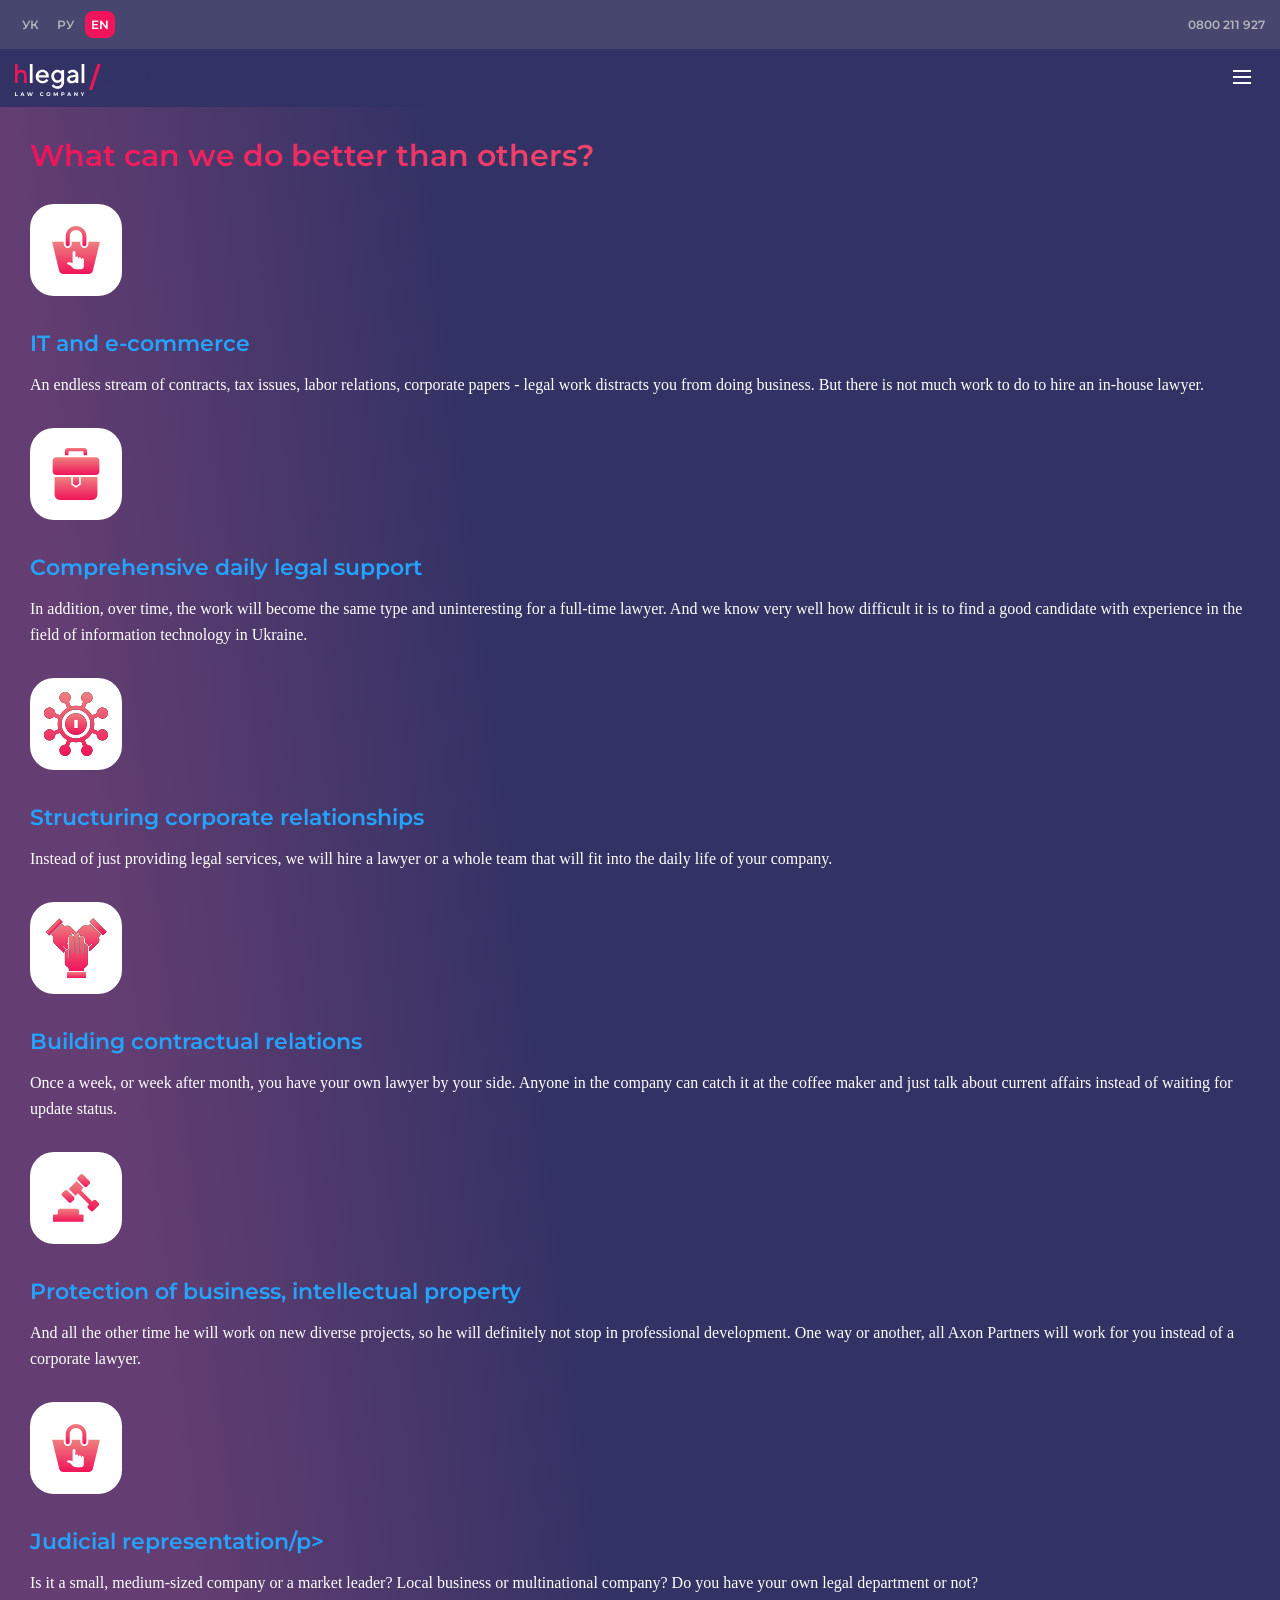
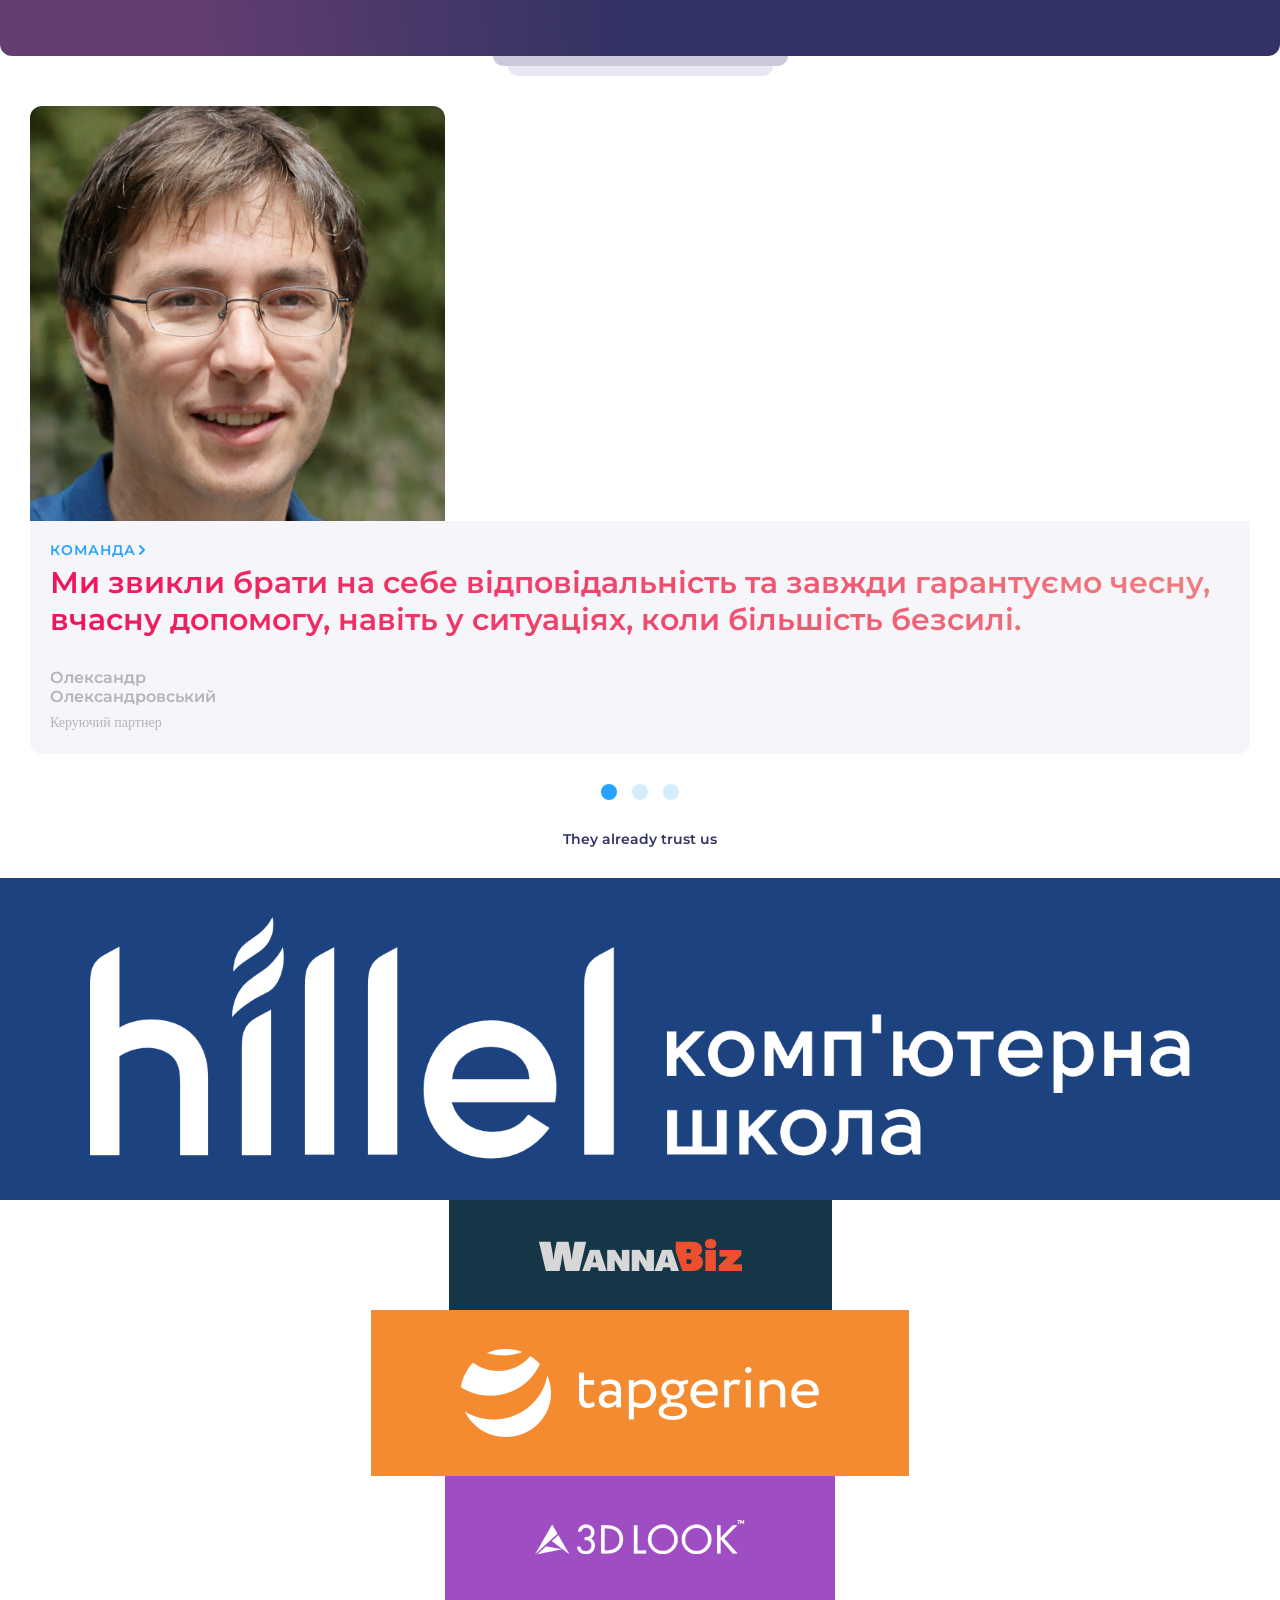
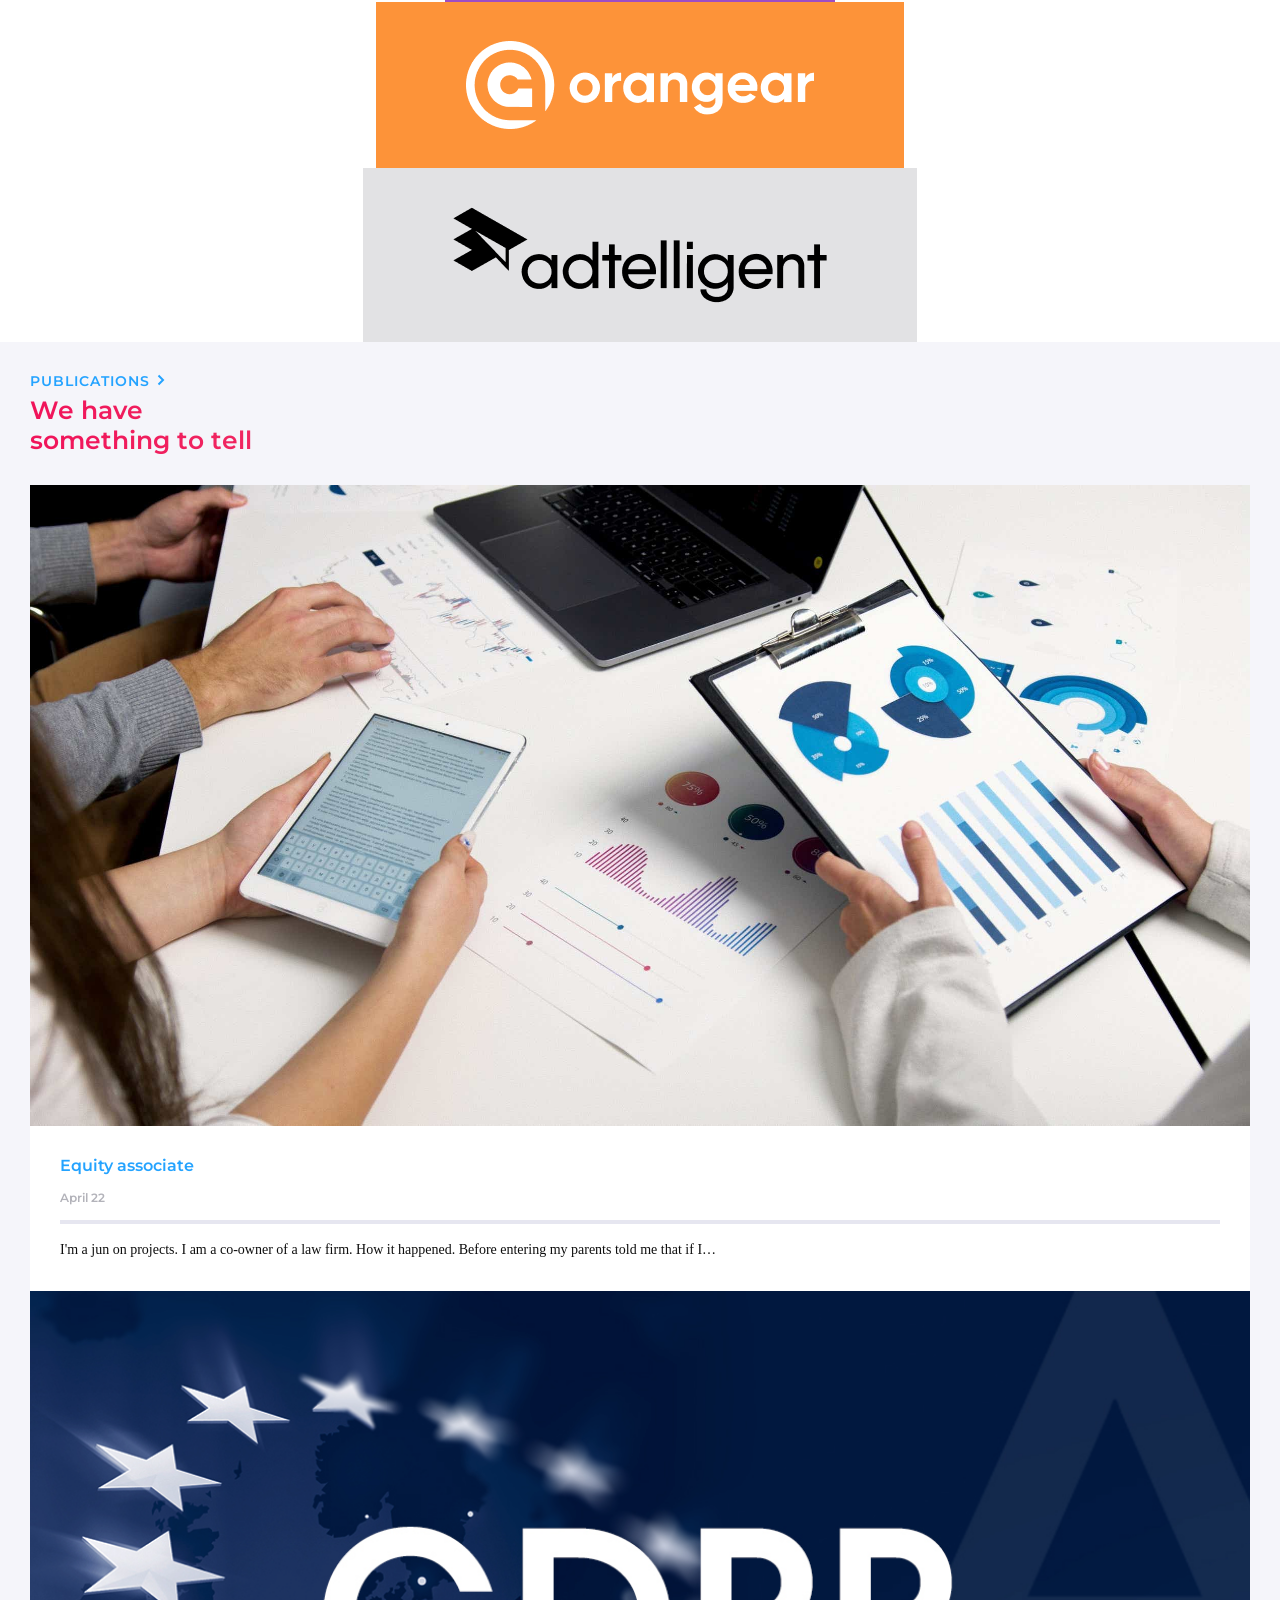
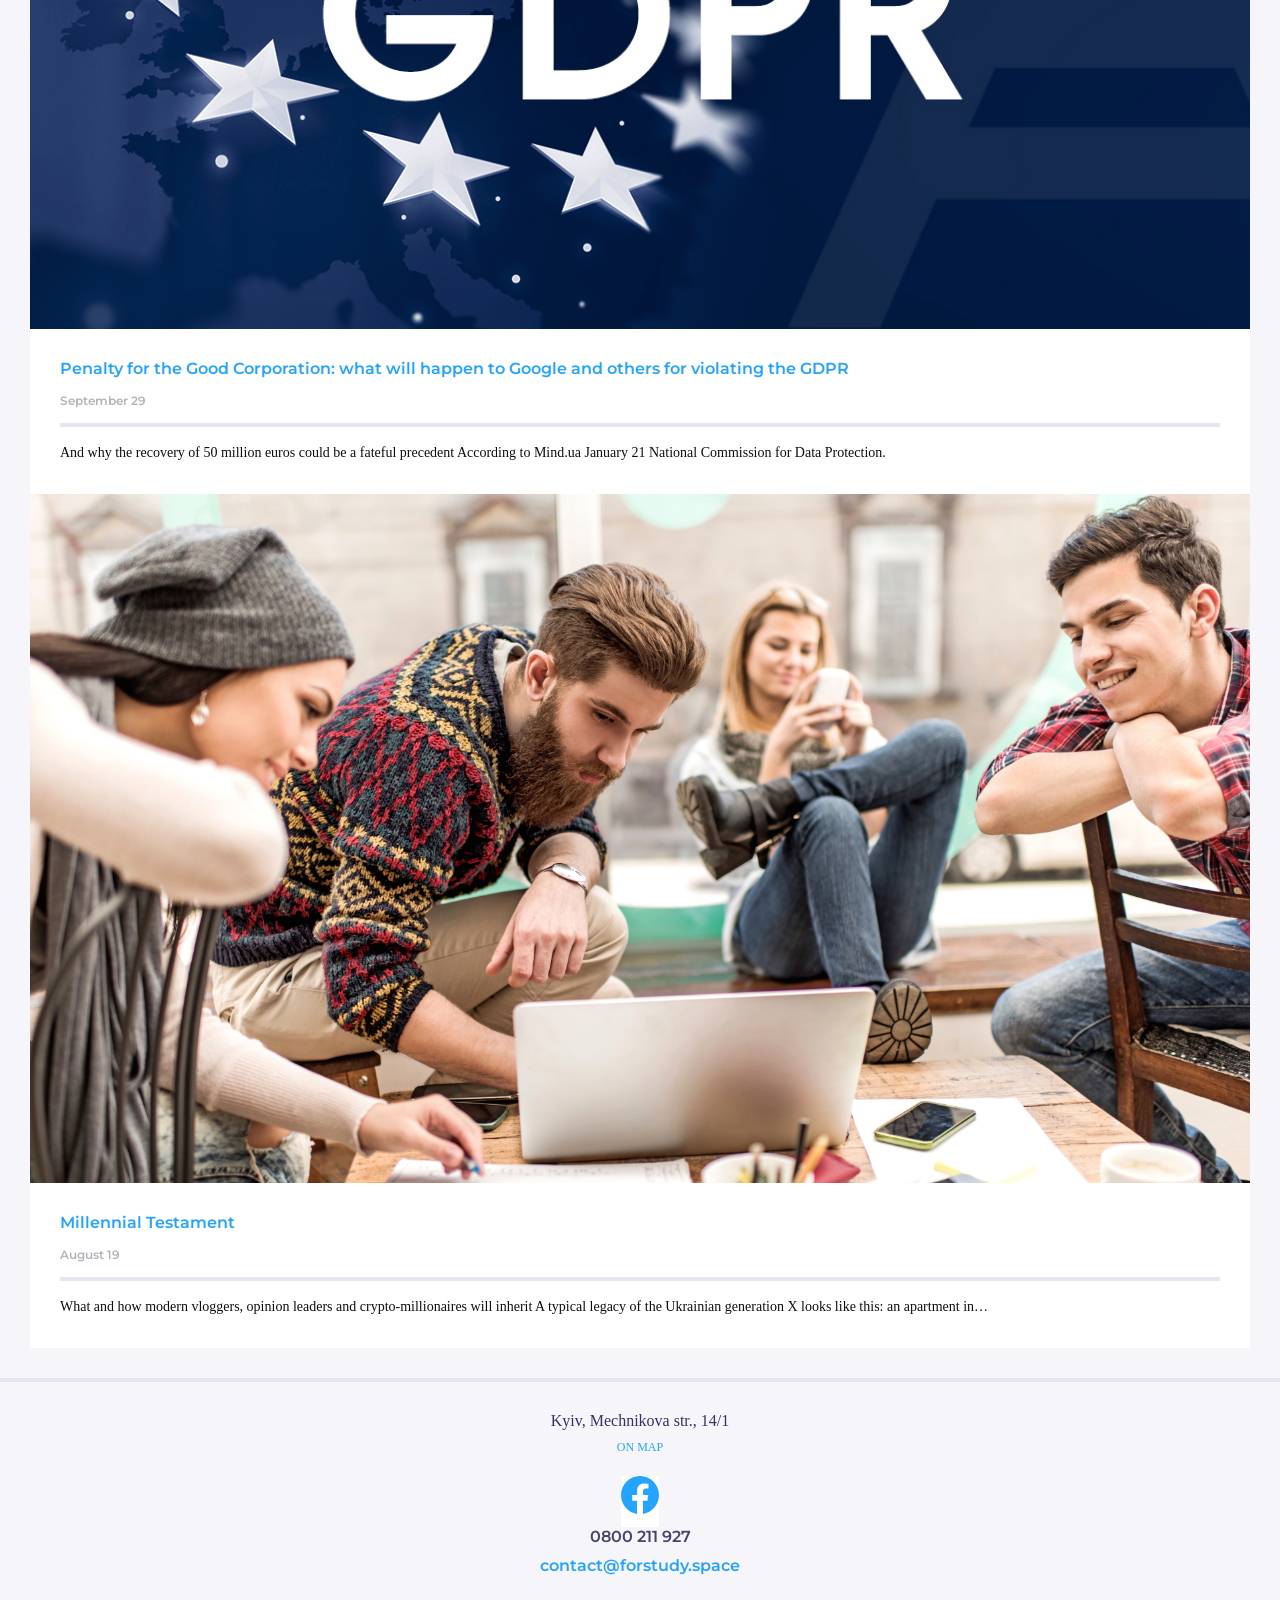
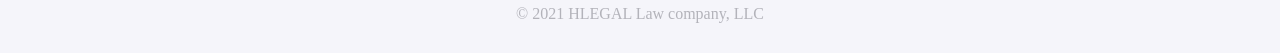
==== html/index.html @ bfe30edf "hw1" ====
<!doctype html>
<html lang="en">
  <head>
    <meta charset="UTF-8" />
    <meta name="viewport" content="width=device-width, initial-scale=1.0" />
    <link rel="stylesheet" href="../style/reset.css" />
    <link rel="stylesheet" href="../style/fonts.css" />
    <link rel="stylesheet" href="../style/index.css" />
    <title>Homepage</title>
  </head>
  <body>
    <header class="container">
      <div class="contacts">
        <div>
          <button class="language__btn">УК</button>
          <button class="language__btn">РУ</button>
          <button class="language__btn language__btn--active">EN</button>
        </div>
        <span class="number">0800 211 927</span>
      </div>
      <div class="burger-menu_hlegal">
        <div class="hlegalsvg">
          <img src="../img/Logo.svg" />
          <svg
            xmlns="http://www.w3.org/2000/svg"
            width="12"
            height="26"
            viewBox="0 0 12 26"
            fill="none"
          >
            <path
              fill-rule="evenodd"
              clip-rule="evenodd"
              d="M8.39478 0H11.617L3.22224 26H0L8.39478 0Z"
              fill="#F0145A"
            />
          </svg>
          <span class="text-team">team</span>
        </div>
        <button class="menu">
          <img src="../img/Hamburger.svg" />
        </button>
      </div>
    </header>
    <article class="servises-cards">
      <p class="servises-cards__header">What can we do better than others?</p>
      <div class="servises-cards__all">
        <img src="../img/Ecommerce.svg" class="servises-cards__svg" />
        <p class="servises-cards__text-regular">IT and e-commerce</p>
        <p class="servises-cards__text-basic">
          An endless stream of contracts, tax issues, labor relations, corporate
          papers - legal work distracts you from doing business. But there is
          not much work to do to hire an in-house lawyer.
        </p>
      </div>
      <div class="servises-cards__all">
        <img src="../img/Support.svg" class="servises-cards__svg" />
        <p class="servises-cards__text-regular">
          Comprehensive daily legal support
        </p>
        <p class="servises-cards__text-basic">
          In addition, over time, the work will become the same type and
          uninteresting for a full-time lawyer. And we know very well how
          difficult it is to find a good candidate with experience in the field
          of information technology in Ukraine.
        </p>
      </div>
      <div class="servises-cards__all-soft">
        <img src="../img/Coprorate.svg" class="servises-cards__svg" />
        <p class="servises-cards__text-regular">
          Structuring corporate relationships
        </p>
        <p class="servises-cards__text-basic">
          Instead of just providing legal services, we will hire a lawyer or a
          whole team that will fit into the daily life of your company.
        </p>
      </div>
      <div class="servises-cards__all-soft">
        <img src="../img/Trust.svg" class="servises-cards__svg" />
        <p class="servises-cards__text-regular">
          Building contractual relations
        </p>
        <p class="servises-cards__text-basic">
          Once a week, or week after month, you have your own lawyer by your
          side. Anyone in the company can catch it at the coffee maker and just
          talk about current affairs instead of waiting for update status.
        </p>
      </div>
      <div class="servises-cards__all-soft">
        <img src="../img/Court.svg" class="servises-cards__svg" />
        <p class="servises-cards__text-regular">
          Protection of business, intellectual property
        </p>
        <p class="servises-cards__text-basic">
          And all the other time he will work on new diverse projects, so he
          will definitely not stop in professional development. One way or
          another, all Axon Partners will work for you instead of a corporate
          lawyer.
        </p>
      </div>
      <div class="servises-cards__soft">
        <img src="../img/Ecommerce.svg" class="servises-cards__svg" />
        <p class="servises-cards__text-regular">Judicial representation/p></p>
        <p class="servises-cards__text-basic">
          Is it a small, medium-sized company or a market leader? Local business
          or multinational company? Do you have your own legal department or
          not?
        </p>
      </div>
    </article>
    <div class="border-radius">
      <div class="border-radius__dark"></div>
      <div class="border-radius__light"></div>
    </div>
    <article class="about-team">
      <img src="../img/team2.png" class="about-team__image" />
      <div class="about-team__text">
        <p class="about-team__regular">
          команда <img src="../img/Arrow.svg" />
        </p>
        <p class="about-team__red-text">
          Ми звикли брати на себе відповідальність та завжди гарантуємо чесну,
          вчасну допомогу, навіть у ситуаціях, коли більшість безсилі.
        </p>
        <p class="about-team__name">Олександр <br />Олександровський</p>
        <p class="about-team__role">Керуючий партнер</p>
      </div>
      <div class="ellipse">
        <svg
          xmlns="http://www.w3.org/2000/svg"
          width="16"
          height="16"
          viewBox="0 0 16 16"
          fill="none"
        >
          <circle cx="8" cy="8" r="8" fill="#24A3FF" />
        </svg>
        <svg
          xmlns="http://www.w3.org/2000/svg"
          width="16"
          height="16"
          viewBox="0 0 16 16"
          fill="none"
        >
          <circle opacity="0.2" cx="8" cy="8" r="8" fill="#24A3FF" />
        </svg>
        <svg
          xmlns="http://www.w3.org/2000/svg"
          width="16"
          height="16"
          viewBox="0 0 16 16"
          fill="none"
        >
          <circle opacity="0.2" cx="8" cy="8" r="8" fill="#24A3FF" />
        </svg>
      </div>
    </article>
    <div class="clients">
      <p class="clients__text">They already trust us</p>
      <img src="../img/clients1.png" class="clients__hillel" />
      <img src="../img/clients2.png" class="clients__wannabiz" />
      <img src="../img/clients3.png" class="clients__tapgerine" />
      <img src="../img/clients4.png" class="clients__3dlook" />
      <img src="../img/clients5.png" class="clients__arangear" />
      <img src="../img/clients6.png" class="clients__adtelligent" />
    </div>
    <article class="publications">
      <div class="publications__text-header">
        <h3 class="publications__text-img">
          Publications <img src="../img/Arrow.svg" />
        </h3>
        <p class="publications__text-gradient">
          We have <br />something to tell
        </p>
      </div>
      <img src="../img/publicatin1.png" class="publications__image" />
      <div class="publications__Equity-associate">
        <p class="publications__text">Equity associate</p>
        <p class="publications__date">April 22</p>
        <p class="publications__info">
          I'm a jun on projects. I am a co-owner of a law firm. How it happened.
          Before entering my parents told me that if I…
        </p>
      </div>
      <img src="../img/publicatin2.png" class="publications__image" />
      <div class="publications__Equity-associate">
        <p class="publications__text">
          Penalty for the Good Corporation: what will happen to Google and
          others for violating the GDPR
        </p>
        <p class="publications__date">September 29</p>
        <p class="publications__info">
          And why the recovery of 50 million euros could be a fateful precedent
          According to Mind.ua January 21 National Commission for Data
          Protection.
        </p>
      </div>
      <img src="../img/publicatin3.png" class="publications__image" />
      <div class="publications__Equity-associate">
        <p class="publications__text">Millennial Testament</p>
        <p class="publications__date">August 19</p>
        <p class="publications__info">
          What and how modern vloggers, opinion leaders and crypto-millionaires
          will inherit A typical legacy of the Ukrainian generation X looks like
          this: an apartment in…
        </p>
      </div>
    </article>
    <footer class="information">
      <p class="information__street">Kyiv, Mechnikova str., 14/1</p>
      <p class="information__map">On map</p>
      <button class="information__facebook">
        <svg
          xmlns="http://www.w3.org/2000/svg"
          width="38"
          height="38"
          viewBox="0 0 38 38"
          fill="none"
        >
          <g clip-path="url(#clip0_189579_3277)">
            <path
              d="M38 19.1161C38 8.55857 29.4934 0 19 0C8.50658 0 0 8.55857 0 19.1161C0 28.6575 6.94803 36.5659 16.0312 38V24.6419H11.207V19.1161H16.0312V14.9046C16.0312 10.1136 18.8678 7.46723 23.2078 7.46723C25.2866 7.46723 27.4609 7.84059 27.4609 7.84059V12.545H25.0651C22.7048 12.545 21.9688 14.0185 21.9688 15.5302V19.1161H27.2383L26.3959 24.6419H21.9688V38C31.052 36.5659 38 28.6575 38 19.1161Z"
              fill="#24A3FF"
            />
          </g>
          <defs>
            <clipPath id="clip0_189579_3277">
              <rect width="38" height="38" fill="white" />
            </clipPath>
          </defs>
        </svg>
      </button>
      <p class="information__phone">0800 211 927</p>
      <p class="information__email">contact@forstudy.space</p>
      <p class="information__hlegal">© 2021 HLEGAL Law company, LLC</p>
    </footer>
  </body>
</html>
---- style/fonts.css ----
@font-face {
  font-family: "Mont Bold";
  src: url(../fonts/Montserrat-SemiBoldItalic.ttf);
  src: url(../fonts/Montserrat-Bold.ttf);
  src: url(../fonts/Montserrat-ExtraBold.ttf);
  src: url(../fonts/Montserrat-SemiBold.ttf);
}
@font-face {
  font-family: "Mont Regular";
  src: url(../fonts/Montserrat-Regular.ttf);
}/*# sourceMappingURL=fonts.css.map */
---- style/index.css ----
.language__btn {
  border: none;
  background-color: #46466e;
  padding: 7px;
  font-family: "Mont Bold";
  font-size: 12px;
  line-height: normal;
  color: #b3b3ba;
}
.language__btn--active {
  font-family: "Mont Bold";
  font-size: 12px;
  line-height: normal;
  color: #fff;
  padding: 6px;
  border-radius: 8px;
  background: #f0145a;
  border: none;
}

.number {
  display: flex;
  align-items: center;
  justify-content: normal;
  flex-direction: row;
  flex-wrap: nowrap;
  gap: 0;
  font-family: "Mont Bold";
  font-size: 12px;
  line-height: normal;
  color: #b3b3ba;
}

.burger-menu_hlegal {
  padding: 0 15px;
  display: flex;
  align-items: center;
  justify-content: space-between;
  flex-direction: row;
  flex-wrap: nowrap;
  gap: 0;
  background-color: #323264;
}

.contacts {
  padding: 10px 15px;
  display: flex;
  align-items: normal;
  justify-content: space-between;
  flex-direction: row;
  flex-wrap: nowrap;
  gap: 0;
  background: #46466e;
}

.text-team {
  font-family: "Mont Bold";
  font-size: 20px;
  line-height: normal;
  color: #323264;
}

.hlegalsvg {
  padding: 15px 0 10px 0;
  display: flex;
  align-items: start;
  justify-content: normal;
  flex-direction: row;
  flex-wrap: nowrap;
  gap: 4px;
}

.menu {
  border: none;
  padding: 10px 7px;
  background-color: #323264;
}

.information {
  display: flex;
  align-items: center;
  justify-content: center;
  flex-direction: column;
  flex-wrap: nowrap;
  gap: 0;
  background-color: #f5f5fa;
  border-top: 4px solid #e6e6f0;
  padding: 30px;
}
.information__street {
  font-family: " Mont Regular";
  font-size: 16px;
  line-height: normal;
  color: #323264;
  padding-bottom: 10px;
}
.information__map {
  font-family: " Mont Regular";
  font-size: 12px;
  line-height: normal;
  color: #24a3ff;
  padding-bottom: 21px;
  text-transform: uppercase;
}
.information__facebook {
  background-color: #fff;
  padding-bottom: 10px;
  border: none;
}
.information__phone {
  font-family: "Mont Bold";
  font-size: 16px;
  line-height: normal;
  color: #46466e;
  padding-bottom: 10px;
}
.information__email {
  font-family: "Mont Bold";
  font-size: 16px;
  line-height: normal;
  color: #24a3ff;
  padding-bottom: 30px;
}
.information__hlegal {
  font-family: " Mont Regular";
  font-size: 16px;
  line-height: normal;
  color: #b3b3ba;
}

.servises-cards {
  display: flex;
  align-items: normal;
  justify-content: normal;
  flex-direction: column;
  flex-wrap: nowrap;
  gap: 30px;
  background: var(--Gradient-Supersoft, linear-gradient(263deg, #323264 11.93%, #323264 57.17%, #643e72 87.46%));
  padding: 30px 30px 60px 30px;
  border-radius: 0 0 12px 12px;
}
.servises-cards__header {
  font-family: "Mont Bold";
  font-size: 30px;
  line-height: normal;
  color: b;
  background: var(--Gradient-Red-Text, linear-gradient(90deg, #f0145a 0.84%, #ef8080 99.96%));
  background-clip: text;
  -webkit-background-clip: text;
  -webkit-text-fill-color: transparent;
}
.servises-cards__svg {
  padding: 14px;
  border-radius: 24px;
  margin-bottom: 30px;
  background-color: #fff;
}
.servises-cards__text-regular {
  font-family: "Mont Bold";
  font-size: 22px;
  line-height: normal;
  color: #24a3ff;
  margin-bottom: 15px;
}
.servises-cards__text-basic {
  font-family: " Mont Regular";
  font-size: 16px;
  line-height: 26px;
  color: #fff;
}

.border-radius {
  display: flex;
  align-items: center;
  justify-content: center;
  flex-direction: column;
  flex-wrap: nowrap;
  gap: 0;
}
.border-radius__dark {
  width: 295px;
  height: 10px;
  border-radius: 0 0 12px 12px;
  background: #cacadb;
}
.border-radius__light {
  margin: 0 20px;
  width: 265px;
  height: 10px;
  border-radius: 0 0 12px 12px;
  background: #e7e7f2;
}

.clients {
  display: flex;
  align-items: center;
  justify-content: center;
  flex-direction: column;
  flex-wrap: nowrap;
  gap: 0;
  margin: 30px 0 0 0;
}
.clients__text {
  font-family: "Mont Bold";
  font-size: 14px;
  line-height: normal;
  color: #323264;
  margin-bottom: 30px;
}
.clients__hillel {
  max-width: 100%;
  padding: 39px 90px;
  background: #1c4280;
}
.clients__wannabiz {
  max-width: 100%;
  padding: 39px 90px;
  background: #143646;
}
.clients__tapgerine {
  max-width: 100%;
  padding: 39px 90px;
  background: linear-gradient(0deg, #f48b30 0%, #f48b30 100%), #f48b30;
}
.clients__3dlook {
  max-width: 100%;
  padding: 39px 90px;
  background: #9e4dc3;
}
.clients__arangear {
  max-width: 100%;
  padding: 39px 90px;
  background: #fd9339;
}
.clients__adtelligent {
  max-width: 100%;
  padding: 39px 90px;
  background: #e2e2e4;
}

.about-team {
  padding: 0 30px;
  margin-top: 30px;
}
.about-team__image {
  max-width: 100%;
  display: block;
  height: 415px;
  -o-object-fit: cover;
     object-fit: cover;
  border-radius: 12px 12px 0 0;
}
.about-team__text {
  padding: 20px;
  background-color: #f5f5fa;
  border-radius: 0 0 12px 12px;
  margin-bottom: 30px;
}
.about-team__regular {
  margin-bottom: 5px;
  font-family: "Mont Bold";
  font-size: 14px;
  line-height: normal;
  color: #24a3ff;
  display: flex;
  align-items: center;
  justify-content: normal;
  flex-direction: row;
  flex-wrap: nowrap;
  gap: 0;
  letter-spacing: 1px;
  text-transform: uppercase;
}
.about-team__red-text {
  font-family: "Mont Bold";
  font-size: 30px;
  line-height: normal;
  color: b;
  background: linear-gradient(90deg, #f0145a 0.84%, #ef8080 99.96%);
  background-clip: text;
  -webkit-background-clip: text;
  -webkit-text-fill-color: transparent;
  margin-bottom: 30px;
}
.about-team__name {
  font-family: "Mont Bold";
  font-size: 16px;
  line-height: normal;
  color: #b3b3ba;
  margin-bottom: 6px;
}
.about-team__role {
  font-family: " Mont Regular";
  font-size: 14px;
  line-height: 22px;
  color: #b3b3ba;
}

.ellipse {
  display: flex;
  align-items: normal;
  justify-content: center;
  flex-direction: row;
  flex-wrap: nowrap;
  gap: 15px;
}

.publications {
  padding: 30px;
  background-color: #f5f5fa;
  display: flex;
  align-items: normal;
  justify-content: normal;
  flex-direction: column;
  flex-wrap: nowrap;
  gap: 0;
}
.publications__btn {
  font-family: "Mont Bold";
  font-size: 16px;
  line-height: normal;
  color: #fff;
  background: var(--Active-Regular, #24a3ff);
  box-shadow: 0 0 20px 0 rgba(36, 163, 255, 0.5);
  border-radius: 12px;
  padding: 18px 30px;
  margin-top: 30px;
  border: none;
}
.publications__image {
  max-width: 100%;
}
.publications__Equity-associate {
  padding: 30px;
  background-color: #fff;
}
.publications__Equity-associate__last-card {
  margin-top: 30px;
}
.publications__text {
  font-family: "Mont Bold";
  font-size: 16px;
  line-height: normal;
  color: #24a3ff;
  margin-bottom: 15px;
}
.publications__date {
  font-family: "Mont Bold";
  font-size: 12px;
  line-height: normal;
  color: #b3b3ba;
  padding-bottom: 15px;
  border-bottom: 4px solid #e6e6f0;
}
.publications__info {
  font-family: " Mont Regular";
  font-size: 14px;
  line-height: 22px;
  color: rgba(0, 0, 0, 0.9450980392);
  padding-top: 15px;
}
.publications__text-img {
  font-family: "Mont Bold";
  font-size: 14px;
  line-height: normal;
  color: #24a3ff;
  text-transform: uppercase;
  letter-spacing: 1px;
  margin-bottom: 5px;
}
.publications__text-gradient {
  font-family: "Mont Bold";
  font-size: 25px;
  line-height: normal;
  color: b;
  background: var(--Gradient-Red-Text, linear-gradient(90deg, #f0145a 0.84%, #ef8080 99.96%));
  background-clip: text;
  -webkit-background-clip: text;
  -webkit-text-fill-color: transparent;
  margin-bottom: 30px;
}/*# sourceMappingURL=index.css.map */
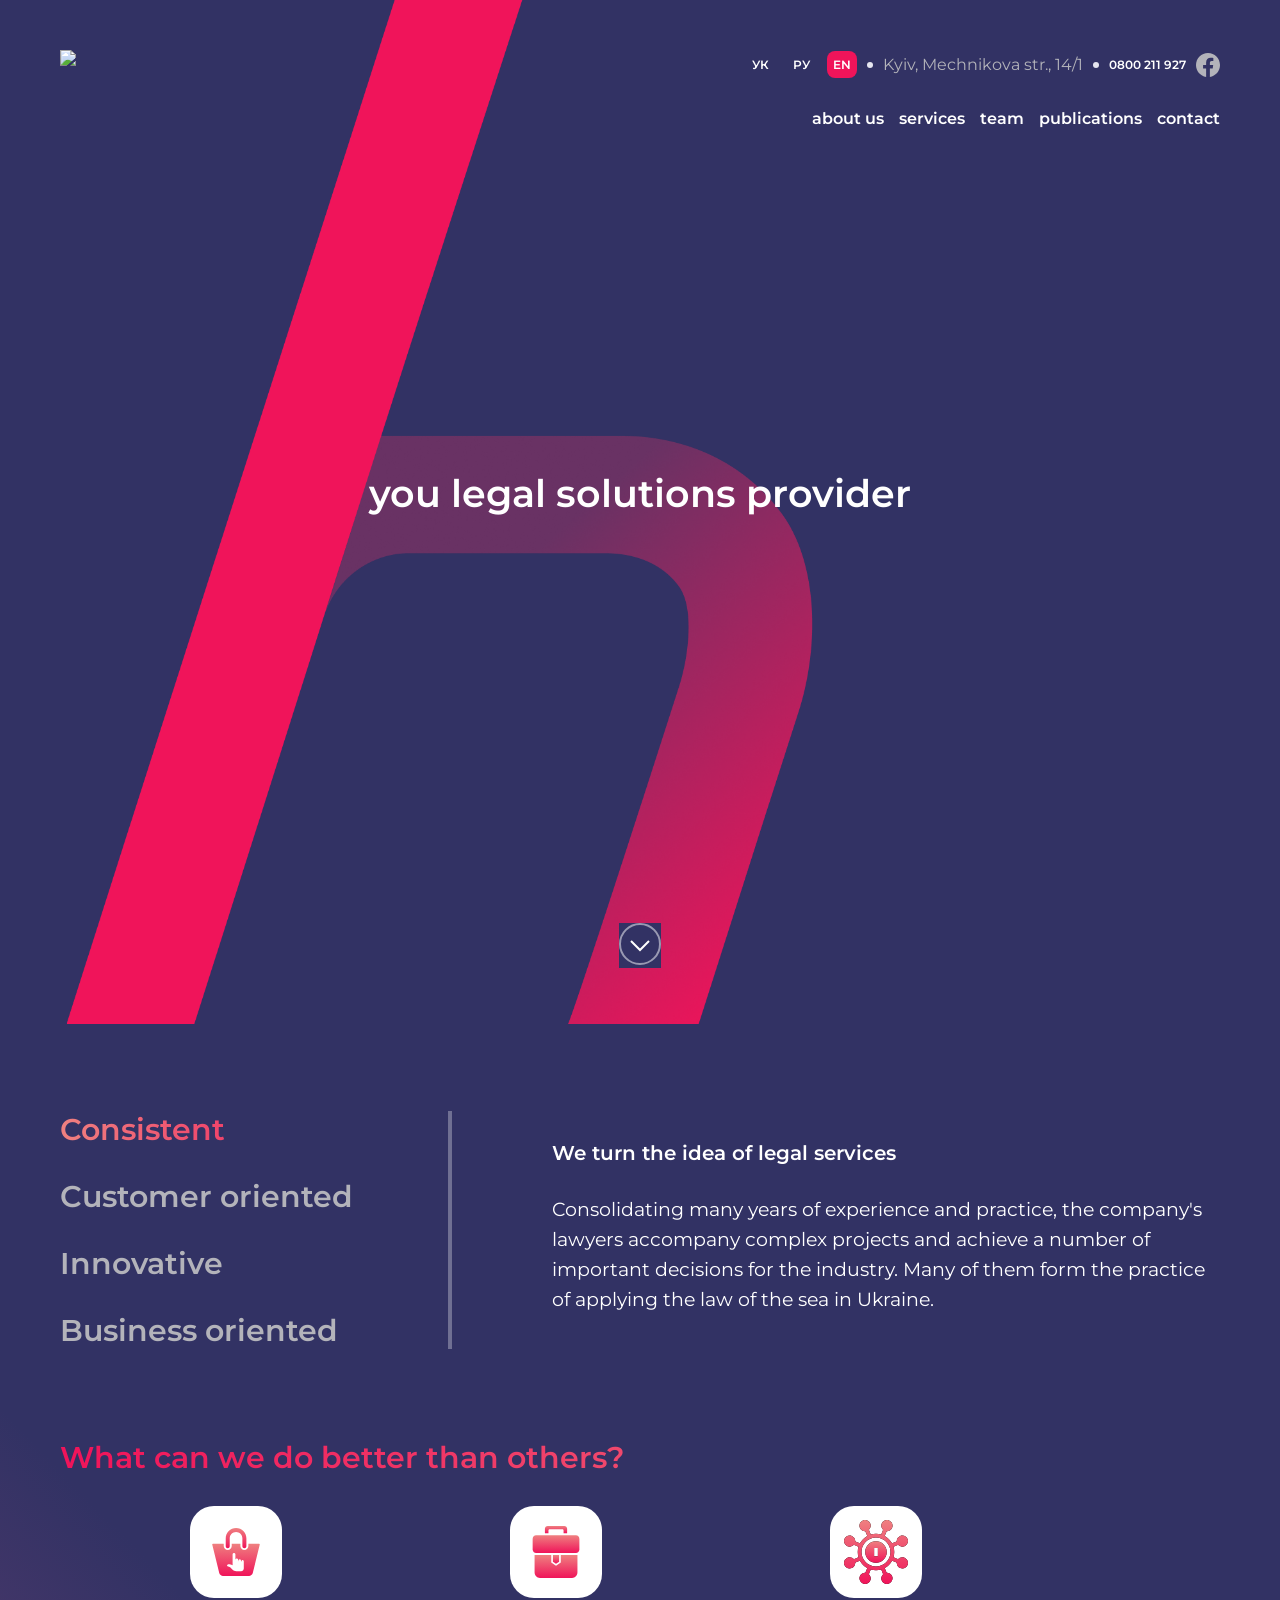
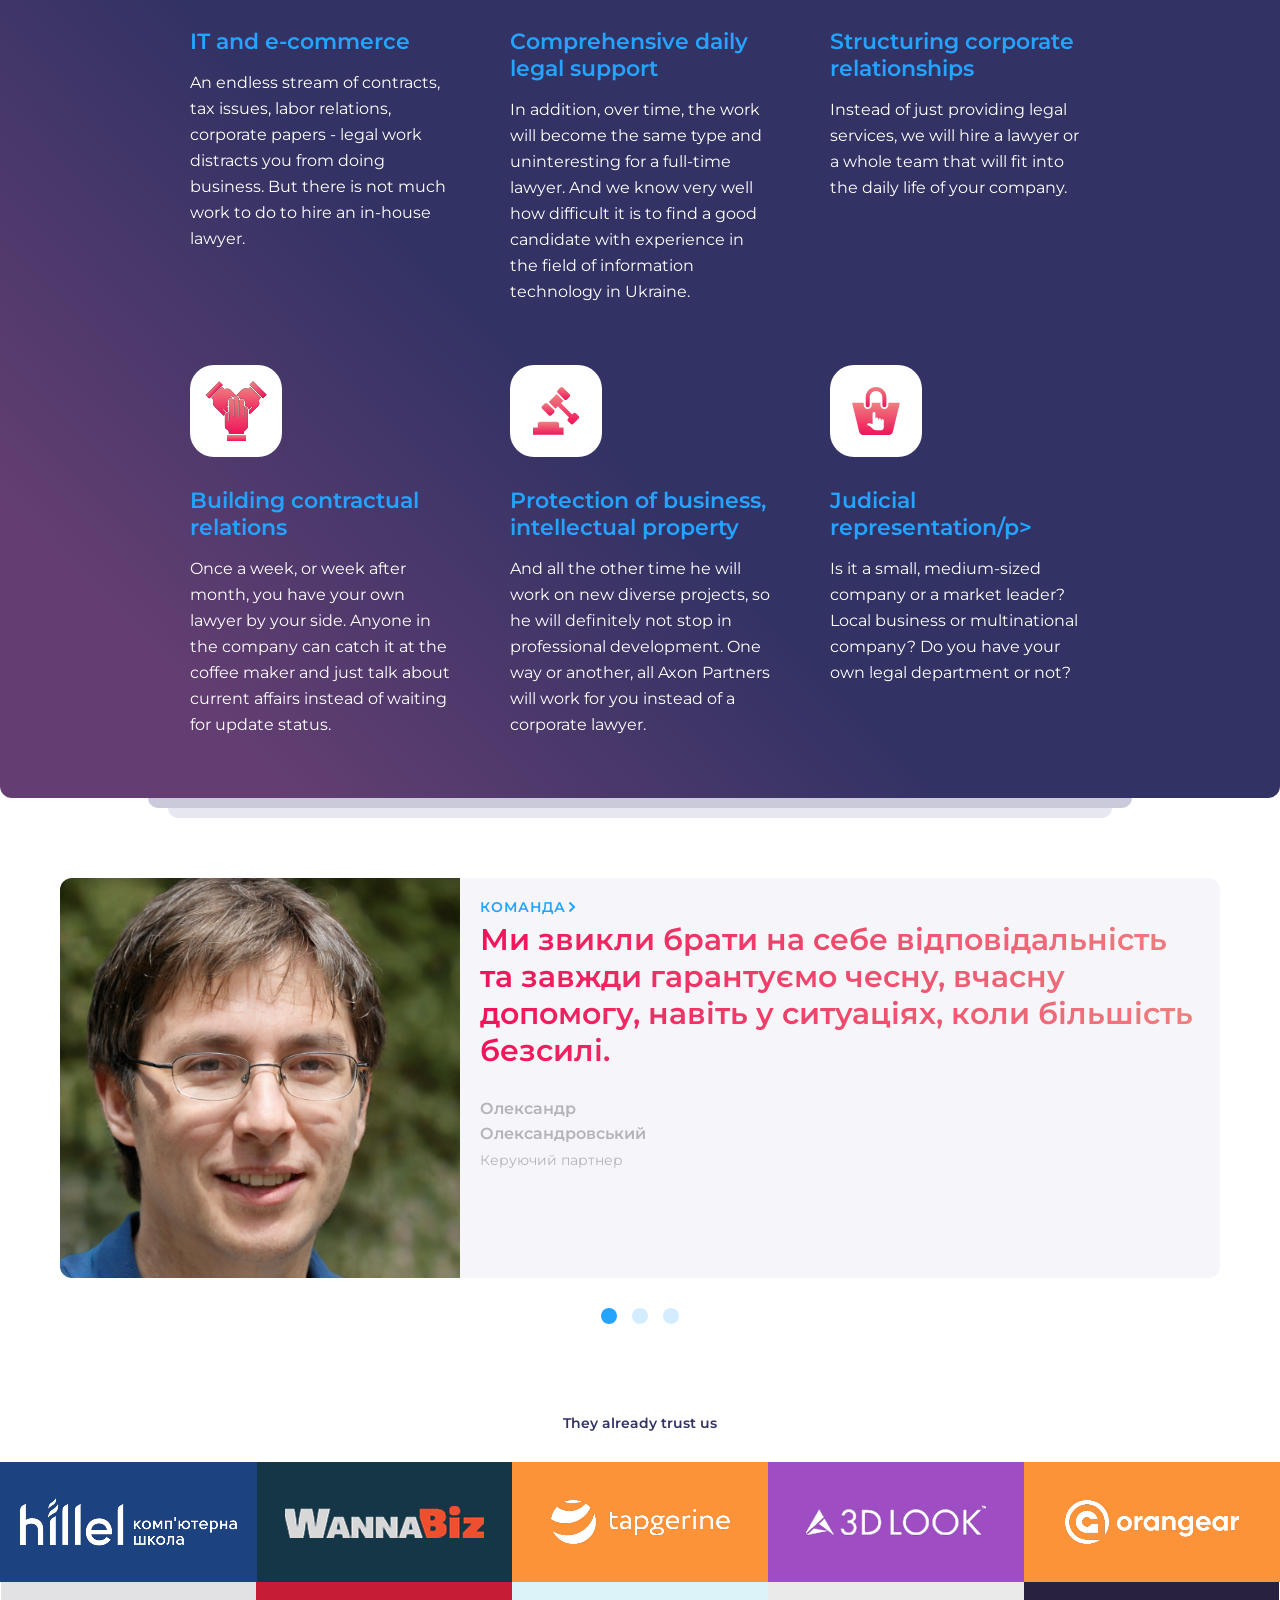
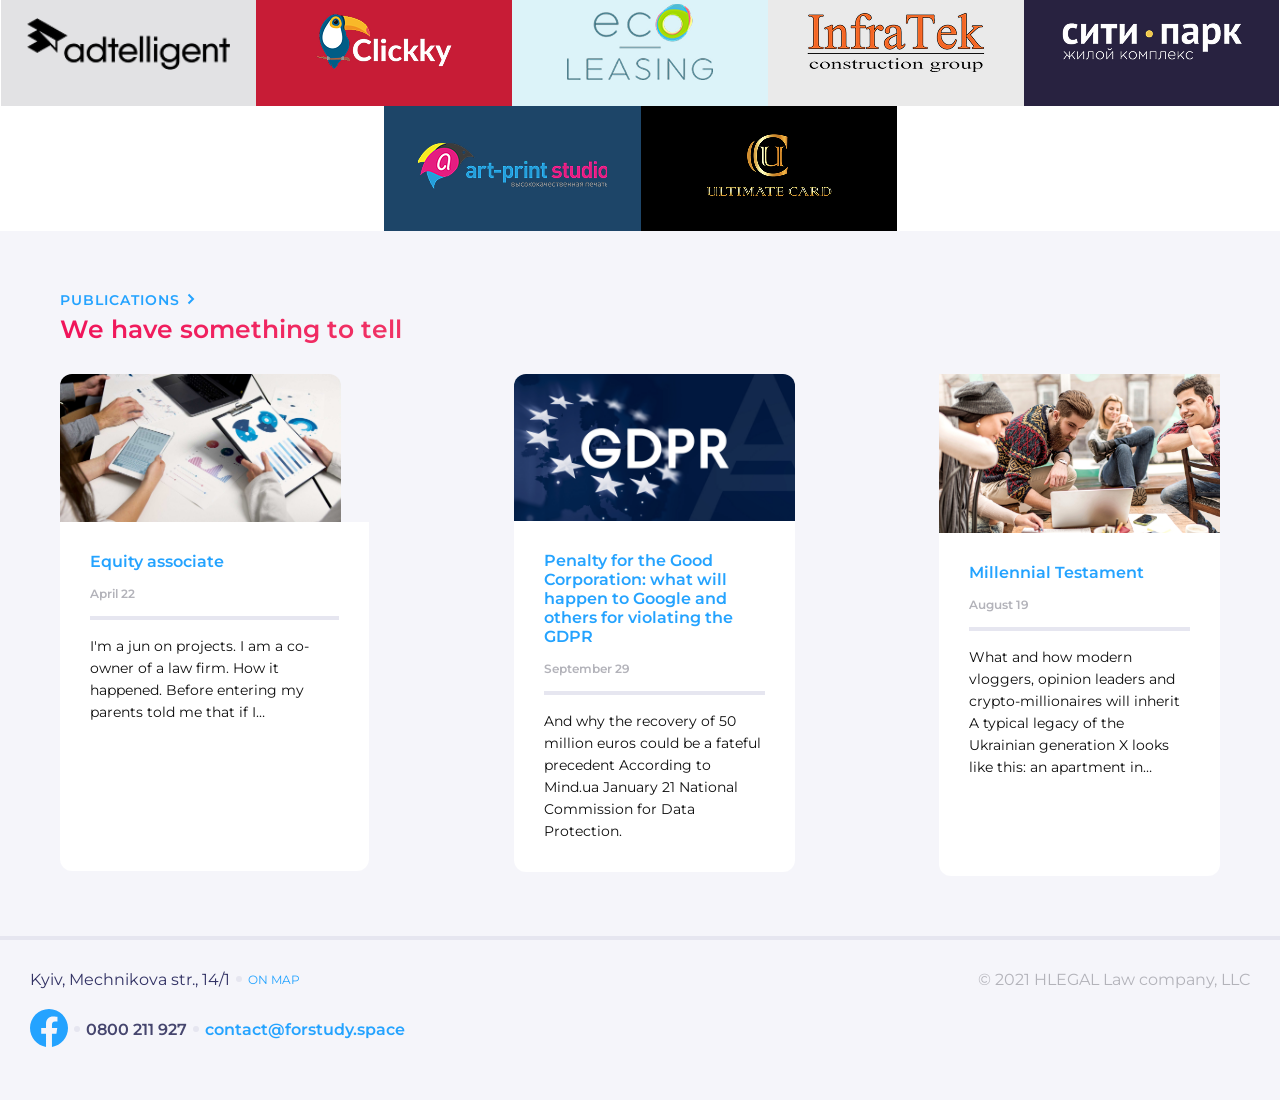
==== commit a8279906: "hw2" ====
--- a/html/index.html
+++ b/html/index.html
@@ -9,103 +9,203 @@
     <title>Homepage</title>
   </head>
   <body>
-    <header class="container">
-      <div class="contacts">
-        <div>
-          <button class="language__btn">УК</button>
-          <button class="language__btn">РУ</button>
-          <button class="language__btn language__btn--active">EN</button>
-        </div>
-        <span class="number">0800 211 927</span>
-      </div>
-      <div class="burger-menu_hlegal">
-        <div class="hlegalsvg">
-          <img src="../img/Logo.svg" />
-          <svg
-            xmlns="http://www.w3.org/2000/svg"
-            width="12"
-            height="26"
-            viewBox="0 0 12 26"
-            fill="none"
-          >
-            <path
-              fill-rule="evenodd"
-              clip-rule="evenodd"
-              d="M8.39478 0H11.617L3.22224 26H0L8.39478 0Z"
-              fill="#F0145A"
-            />
-          </svg>
-          <span class="text-team">team</span>
-        </div>
-        <button class="menu">
-          <img src="../img/Hamburger.svg" />
+    <div class="background-container">
+      <header class="container">
+        <div class="mobile-sml">
+          <div class="contacts">
+            <div>
+              <button class="language__btn">УК</button>
+              <button class="language__btn">РУ</button>
+              <button class="language__btn language__btn--active">EN</button>
+            </div>
+            <img class="contacts__dot" src="../img/Dot separator.svg" />
+            <p class="contacts__street">Kyiv, Mechnikova str., 14/1</p>
+            <img class="contacts__dot" src="../img/Dot separator.svg" />
+            <span class="number">0800 211 927</span>
+            <img class="contacts__facobook-hover" src="../img/facewhite.svg" />
+          </div>
+          <div class="burger-menu_hlegal">
+            <div class="hlegalsvg">
+              <a href="../html/index.html"
+                ><button class="a-logo">
+                  <img class="logologo" src="../img/logo.svg" /></button
+              ></a>
+            </div>
+            <div class="burger-menu_hlegal__buttons">
+              <a href="../html/about.html">
+                <button class="burger-menu_hlegal__btn">about us</button>
+              </a>
+              <a href="../html/services.html"
+                ><button class="burger-menu_hlegal__btn">services</button></a
+              >
+              <a href="../html/team.html"
+                ><button class="burger-menu_hlegal__btn">team</button></a
+              >
+              <a href="../html/publications.html">
+                <button class="burger-menu_hlegal__btn">publications</button></a
+              >
+              <a href="../html/contact.html"
+                ><button class="burger-menu_hlegal__btn">contact</button></a
+              >
+            </div>
+            <button class="menu" id="burger">
+              <img src="../img/Hamburger.svg" class="hamburg" />
+            </button>
+
+            <nav class="mobile-menu" id="mobileMenu" aria-hidden="true">
+              <div class="menu-card">
+                <button class="menu-close" id="menuClose">×</button>
+
+                <ul class="menu-links">
+                  <li><a href="../html/about.html">about us</a></li>
+
+                  <li>
+                    <a href="../html/services.html" class="active">services</a>
+                  </li>
+
+                  <li><a href="../html/team.html">team</a></li>
+
+                  <li>
+                    <a href="../html/publications.html"> publications </a>
+                  </li>
+
+                  <li><a href="../html/contact.html">contact</a></li>
+                </ul>
+              </div>
+            </nav>
+          </div>
+        </div>
+        <div class="tablet-hd">
+          <div class="hlegalsvg">
+            <a href="../html/index.html" class="a-logo"
+              ><button class="a-logo">
+                <img class="logologo" src="../img/logo.svg" /></button
+            ></a>
+          </div>
+          <div>
+            <div>
+              <div class="tablet-hd__btn">
+                <button class="language__btn">УК</button>
+                <button class="language__btn">РУ</button>
+                <button class="language__btn language__btn--active">EN</button>
+                <img class="contacts__dot" src="../img/Dot separator.svg" />
+                <p class="contacts__street">Kyiv, Mechnikova str., 14/1</p>
+                <img class="contacts__dot" src="../img/Dot separator.svg" />
+                <span class="number">0800 211 927</span>
+                <img class="contacts__dot" src="../img/Facebook-Header.svg" />
+              </div>
+            </div>
+            <div class="burger-menu_hlegal__buttons">
+              <a href="../html/about.html">
+                <button class="burger-menu_hlegal__btn">about us</button>
+              </a>
+              <a href="../html/services.html"
+                ><button class="burger-menu_hlegal__btn">services</button></a
+              >
+              <a href="../html/team.html"
+                ><button class="burger-menu_hlegal__btn">team</button></a
+              >
+              <a href="../html/publications.html">
+                <button class="burger-menu_hlegal__btn">publications</button></a
+              >
+              <a href="../html/contact.html"
+                ><button class="burger-menu_hlegal__btn">contact</button></a
+              >
+            </div>
+          </div>
+        </div>
+      </header>
+      <div class="position-content">
+        <p class="position-content__text">you legal solutions provider</p>
+        <button class="position-content__btn">
+          <img src="../img/Scroll.svg" class="scrollhover" />
         </button>
       </div>
-    </header>
+    </div>
+    <section class="provaider">
+      <ul class="provaider-ul">
+        <li class="provaider-ul__active">Consistent</li>
+        <li class="provaider-ul__list">Customer oriented</li>
+        <li class="provaider-ul__list">Innovative</li>
+        <li class="provaider-ul__list">Business oriented</li>
+      </ul>
+      <div class="provaider__flex">
+        <p class="provaider-ul__h1">We turn the idea of legal services</p>
+        <p class="provaider-ul__text">
+          Consolidating many years of experience and practice, the company's
+          lawyers accompany complex projects and achieve a number of important
+          decisions for the industry. Many of them form the practice of applying
+          the law of the sea in Ukraine.
+        </p>
+      </div>
+    </section>
     <article class="servises-cards">
       <p class="servises-cards__header">What can we do better than others?</p>
-      <div class="servises-cards__all">
-        <img src="../img/Ecommerce.svg" class="servises-cards__svg" />
-        <p class="servises-cards__text-regular">IT and e-commerce</p>
-        <p class="servises-cards__text-basic">
-          An endless stream of contracts, tax issues, labor relations, corporate
-          papers - legal work distracts you from doing business. But there is
-          not much work to do to hire an in-house lawyer.
-        </p>
-      </div>
-      <div class="servises-cards__all">
-        <img src="../img/Support.svg" class="servises-cards__svg" />
-        <p class="servises-cards__text-regular">
-          Comprehensive daily legal support
-        </p>
-        <p class="servises-cards__text-basic">
-          In addition, over time, the work will become the same type and
-          uninteresting for a full-time lawyer. And we know very well how
-          difficult it is to find a good candidate with experience in the field
-          of information technology in Ukraine.
-        </p>
-      </div>
-      <div class="servises-cards__all-soft">
-        <img src="../img/Coprorate.svg" class="servises-cards__svg" />
-        <p class="servises-cards__text-regular">
-          Structuring corporate relationships
-        </p>
-        <p class="servises-cards__text-basic">
-          Instead of just providing legal services, we will hire a lawyer or a
-          whole team that will fit into the daily life of your company.
-        </p>
-      </div>
-      <div class="servises-cards__all-soft">
-        <img src="../img/Trust.svg" class="servises-cards__svg" />
-        <p class="servises-cards__text-regular">
-          Building contractual relations
-        </p>
-        <p class="servises-cards__text-basic">
-          Once a week, or week after month, you have your own lawyer by your
-          side. Anyone in the company can catch it at the coffee maker and just
-          talk about current affairs instead of waiting for update status.
-        </p>
-      </div>
-      <div class="servises-cards__all-soft">
-        <img src="../img/Court.svg" class="servises-cards__svg" />
-        <p class="servises-cards__text-regular">
-          Protection of business, intellectual property
-        </p>
-        <p class="servises-cards__text-basic">
-          And all the other time he will work on new diverse projects, so he
-          will definitely not stop in professional development. One way or
-          another, all Axon Partners will work for you instead of a corporate
-          lawyer.
-        </p>
-      </div>
-      <div class="servises-cards__soft">
-        <img src="../img/Ecommerce.svg" class="servises-cards__svg" />
-        <p class="servises-cards__text-regular">Judicial representation/p></p>
-        <p class="servises-cards__text-basic">
-          Is it a small, medium-sized company or a market leader? Local business
-          or multinational company? Do you have your own legal department or
-          not?
-        </p>
+      <div class="servises-cards__flex">
+        <div class="servises-cards__all">
+          <img src="../img/Ecommerce.svg" class="servises-cards__svg" />
+          <p class="servises-cards__text-regular">IT and e-commerce</p>
+          <p class="servises-cards__text-basic">
+            An endless stream of contracts, tax issues, labor relations,
+            corporate papers - legal work distracts you from doing business. But
+            there is not much work to do to hire an in-house lawyer.
+          </p>
+        </div>
+        <div class="servises-cards__all">
+          <img src="../img/Support.svg" class="servises-cards__svg" />
+          <p class="servises-cards__text-regular">
+            Comprehensive daily legal support
+          </p>
+          <p class="servises-cards__text-basic">
+            In addition, over time, the work will become the same type and
+            uninteresting for a full-time lawyer. And we know very well how
+            difficult it is to find a good candidate with experience in the
+            field of information technology in Ukraine.
+          </p>
+        </div>
+        <div class="servises-cards__all">
+          <img src="../img/Coprorate.svg" class="servises-cards__svg" />
+          <p class="servises-cards__text-regular">
+            Structuring corporate relationships
+          </p>
+          <p class="servises-cards__text-basic">
+            Instead of just providing legal services, we will hire a lawyer or a
+            whole team that will fit into the daily life of your company.
+          </p>
+        </div>
+        <div class="servises-cards__all">
+          <img src="../img/Trust.svg" class="servises-cards__svg" />
+          <p class="servises-cards__text-regular">
+            Building contractual relations
+          </p>
+          <p class="servises-cards__text-basic">
+            Once a week, or week after month, you have your own lawyer by your
+            side. Anyone in the company can catch it at the coffee maker and
+            just talk about current affairs instead of waiting for update
+            status.
+          </p>
+        </div>
+        <div class="servises-cards__all">
+          <img src="../img/Court.svg" class="servises-cards__svg" />
+          <p class="servises-cards__text-regular">
+            Protection of business, intellectual property
+          </p>
+          <p class="servises-cards__text-basic">
+            And all the other time he will work on new diverse projects, so he
+            will definitely not stop in professional development. One way or
+            another, all Axon Partners will work for you instead of a corporate
+            lawyer.
+          </p>
+        </div>
+        <div class="servises-cards__all">
+          <img src="../img/Ecommerce.svg" class="servises-cards__svg" />
+          <p class="servises-cards__text-regular">Judicial representation/p></p>
+          <p class="servises-cards__text-basic">
+            Is it a small, medium-sized company or a market leader? Local
+            business or multinational company? Do you have your own legal
+            department or not?
+          </p>
+        </div>
       </div>
     </article>
     <div class="border-radius">
@@ -113,17 +213,22 @@
       <div class="border-radius__light"></div>
     </div>
     <article class="about-team">
-      <img src="../img/team2.png" class="about-team__image" />
-      <div class="about-team__text">
-        <p class="about-team__regular">
-          команда <img src="../img/Arrow.svg" />
-        </p>
-        <p class="about-team__red-text">
-          Ми звикли брати на себе відповідальність та завжди гарантуємо чесну,
-          вчасну допомогу, навіть у ситуаціях, коли більшість безсилі.
-        </p>
-        <p class="about-team__name">Олександр <br />Олександровський</p>
-        <p class="about-team__role">Керуючий партнер</p>
+      <div class="about-team__flex">
+        <img src="../img/team2.png" class="about-team__image" />
+        <div class="about-team__text">
+          <p class="about-team__regular">
+            команда <img src="../img/Arrow.svg" />
+          </p>
+          <p class="about-team__red-text">
+            Ми звикли брати на себе відповідальність та завжди гарантуємо чесну,
+            вчасну допомогу, навіть у ситуаціях, коли більшість безсилі.
+          </p>
+          <div class="firslastname">
+            <span class="about-team__name">Олександр </span>
+            <span class="about-team__name">Олександровський</span>
+            <p class="about-team__role">Керуючий партнер</p>
+          </div>
+        </div>
       </div>
       <div class="ellipse">
         <svg
@@ -157,82 +262,130 @@
     </article>
     <div class="clients">
       <p class="clients__text">They already trust us</p>
-      <img src="../img/clients1.png" class="clients__hillel" />
-      <img src="../img/clients2.png" class="clients__wannabiz" />
-      <img src="../img/clients3.png" class="clients__tapgerine" />
-      <img src="../img/clients4.png" class="clients__3dlook" />
-      <img src="../img/clients5.png" class="clients__arangear" />
-      <img src="../img/clients6.png" class="clients__adtelligent" />
+      <div class="clients__logos">
+        <div class="clients__padding1">
+          <img src="../img/logo.png" class="clients__photo" />
+        </div>
+        <div class="clients__padding2">
+          <img src="../img/logo2.png" class="clients__photo" />
+        </div>
+        <div class="clients__padding3">
+          <img src="../img/logo4.png" class="clients__photo" />
+        </div>
+        <div class="clients__padding4">
+          <img src="../img/logo12.png" class="clients__photo" />
+        </div>
+        <div class="clients__padding5">
+          <img src="../img/logo13.png" class="clients__photo" />
+        </div>
+        <div class="clients__padding6">
+          <img src="../img/logo11.png" class="clients__photo" />
+        </div>
+        <div class="clients__padding7">
+          <img src="../img/logo7.png" class="clients__photo" />
+        </div>
+        <div class="clients__padding8">
+          <img src="../img/logo8.png" class="clients__photo" />
+        </div>
+        <div class="clients__padding9">
+          <img src="../img/logo5.png" class="clients__photo" />
+        </div>
+        <div class="clients__padding10">
+          <img src="../img/logo6.png" class="clients__photo" />
+        </div>
+        <div class="clients__padding11">
+          <img src="../img/logo9.png" class="clients__photo" />
+        </div>
+        <div class="clients__padding12">
+          <img src="../img/logo10.png" class="clients__photo" />
+        </div>
+      </div>
     </div>
     <article class="publications">
       <div class="publications__text-header">
         <h3 class="publications__text-img">
           Publications <img src="../img/Arrow.svg" />
         </h3>
-        <p class="publications__text-gradient">
-          We have <br />something to tell
-        </p>
-      </div>
-      <img src="../img/publicatin1.png" class="publications__image" />
-      <div class="publications__Equity-associate">
-        <p class="publications__text">Equity associate</p>
-        <p class="publications__date">April 22</p>
-        <p class="publications__info">
-          I'm a jun on projects. I am a co-owner of a law firm. How it happened.
-          Before entering my parents told me that if I…
-        </p>
-      </div>
-      <img src="../img/publicatin2.png" class="publications__image" />
-      <div class="publications__Equity-associate">
-        <p class="publications__text">
-          Penalty for the Good Corporation: what will happen to Google and
-          others for violating the GDPR
-        </p>
-        <p class="publications__date">September 29</p>
-        <p class="publications__info">
-          And why the recovery of 50 million euros could be a fateful precedent
-          According to Mind.ua January 21 National Commission for Data
-          Protection.
-        </p>
-      </div>
-      <img src="../img/publicatin3.png" class="publications__image" />
-      <div class="publications__Equity-associate">
-        <p class="publications__text">Millennial Testament</p>
-        <p class="publications__date">August 19</p>
-        <p class="publications__info">
-          What and how modern vloggers, opinion leaders and crypto-millionaires
-          will inherit A typical legacy of the Ukrainian generation X looks like
-          this: an apartment in…
-        </p>
+        <p class="publications__text-gradient">We have something to tell</p>
+      </div>
+      <div class="publications__card">
+        <div class="publications__first">
+          <img src="../img/publicatin1.png" class="publications__image" />
+          <div class="publications__text1">
+            <p class="publications__text">Equity associate</p>
+            <p class="publications__date">April 22</p>
+            <p class="publications__info">
+              I'm a jun on projects. I am a co-owner of a law firm. How it
+              happened. Before entering my parents told me that if I…
+            </p>
+          </div>
+        </div>
+        <div class="publications__first">
+          <img src="../img/publicatin2.png" class="publications__image" />
+          <div class="publications__text2">
+            <p class="publications__text">
+              Penalty for the Good Corporation: what will happen to Google and
+              others for violating the GDPR
+            </p>
+            <p class="publications__date">September 29</p>
+            <p class="publications__info">
+              And why the recovery of 50 million euros could be a fateful
+              precedent According to Mind.ua January 21 National Commission for
+              Data Protection.
+            </p>
+          </div>
+        </div>
+        <div class="publications__first">
+          <img src="../img/publicatin3.png" class="publications__image2" />
+          <div class="publications__text3">
+            <p class="publications__text">Millennial Testament</p>
+            <p class="publications__date">August 19</p>
+            <p class="publications__info">
+              What and how modern vloggers, opinion leaders and
+              crypto-millionaires will inherit A typical legacy of the Ukrainian
+              generation X looks like this: an apartment in…
+            </p>
+          </div>
+        </div>
       </div>
     </article>
     <footer class="information">
-      <p class="information__street">Kyiv, Mechnikova str., 14/1</p>
-      <p class="information__map">On map</p>
-      <button class="information__facebook">
-        <svg
-          xmlns="http://www.w3.org/2000/svg"
-          width="38"
-          height="38"
-          viewBox="0 0 38 38"
-          fill="none"
-        >
-          <g clip-path="url(#clip0_189579_3277)">
-            <path
-              d="M38 19.1161C38 8.55857 29.4934 0 19 0C8.50658 0 0 8.55857 0 19.1161C0 28.6575 6.94803 36.5659 16.0312 38V24.6419H11.207V19.1161H16.0312V14.9046C16.0312 10.1136 18.8678 7.46723 23.2078 7.46723C25.2866 7.46723 27.4609 7.84059 27.4609 7.84059V12.545H25.0651C22.7048 12.545 21.9688 14.0185 21.9688 15.5302V19.1161H27.2383L26.3959 24.6419H21.9688V38C31.052 36.5659 38 28.6575 38 19.1161Z"
-              fill="#24A3FF"
-            />
-          </g>
-          <defs>
-            <clipPath id="clip0_189579_3277">
-              <rect width="38" height="38" fill="white" />
-            </clipPath>
-          </defs>
-        </svg>
-      </button>
-      <p class="information__phone">0800 211 927</p>
-      <p class="information__email">contact@forstudy.space</p>
+      <div>
+        <div class="information__footer">
+          <p class="information__street">Kyiv, Mechnikova str., 14/1</p>
+          <img src="../img/Dot separator.svg" class="img-dot" />
+          <p class="information__map">On map</p>
+        </div>
+        <div class="information__footer">
+          <button class="information__facebook">
+            <svg
+              xmlns="http://www.w3.org/2000/svg"
+              width="38"
+              height="38"
+              viewBox="0 0 38 38"
+              fill="none"
+            >
+              <g clip-path="url(#clip0_189579_3277)">
+                <path
+                  d="M38 19.1161C38 8.55857 29.4934 0 19 0C8.50658 0 0 8.55857 0 19.1161C0 28.6575 6.94803 36.5659 16.0312 38V24.6419H11.207V19.1161H16.0312V14.9046C16.0312 10.1136 18.8678 7.46723 23.2078 7.46723C25.2866 7.46723 27.4609 7.84059 27.4609 7.84059V12.545H25.0651C22.7048 12.545 21.9688 14.0185 21.9688 15.5302V19.1161H27.2383L26.3959 24.6419H21.9688V38C31.052 36.5659 38 28.6575 38 19.1161Z"
+                  fill="#24A3FF"
+                />
+              </g>
+              <defs>
+                <clipPath id="clip0_189579_3277">
+                  <rect width="38" height="38" fill="white" />
+                </clipPath>
+              </defs>
+            </svg>
+          </button>
+          <img src="../img/Dot separator.svg" class="img-dot" />
+          <p class="information__phone">0800 211 927</p>
+          <img src="../img/Dot separator.svg" class="img-dot" />
+          <p class="information__email">contact@forstudy.space</p>
+        </div>
+      </div>
       <p class="information__hlegal">© 2021 HLEGAL Law company, LLC</p>
     </footer>
+    <script src="../script.js"></script>
   </body>
 </html>
--- a/style/index.css
+++ b/style/index.css
@@ -1,11 +1,17 @@
 .language__btn {
   border: none;
-  background-color: #46466e;
+  background-color: transparent;
   padding: 7px;
+  border-radius: 8px;
   font-family: "Mont Bold";
   font-size: 12px;
   line-height: normal;
-  color: #b3b3ba;
+  color: #fff;
+  transition: 0.3s;
+  cursor: pointer;
+}
+.language__btn:hover:not(.language__btn--active):hover {
+  background-color: rgba(255, 255, 255, 0.2509803922);
 }
 .language__btn--active {
   font-family: "Mont Bold";
@@ -18,6 +24,24 @@
   border: none;
 }
 
+.a-logo {
+  background-color: transparent;
+  border: none;
+  cursor: pointer;
+}
+
+.logologo {
+  width: 70px;
+}
+
+.slash {
+  width: 11px;
+}
+
+.tablet-hd {
+  display: none;
+}
+
 .number {
   display: flex;
   align-items: center;
@@ -28,18 +52,35 @@
   font-family: "Mont Bold";
   font-size: 12px;
   line-height: normal;
-  color: #b3b3ba;
+  color: #fff;
 }
 
 .burger-menu_hlegal {
+  display: flex;
+  align-items: normal;
+  justify-content: space-between;
+  flex-direction: row;
+  flex-wrap: nowrap;
+  gap: 0;
+  background-color: transparent;
   padding: 0 15px;
-  display: flex;
-  align-items: center;
-  justify-content: space-between;
-  flex-direction: row;
-  flex-wrap: nowrap;
-  gap: 0;
-  background-color: #323264;
+}
+.burger-menu_hlegal__btn {
+  display: none;
+  border: none;
+  font-family: "Mont Bold";
+  font-size: 16px;
+  line-height: normal;
+  color: #fff;
+  background-color: transparent;
+  transition: 0.3s;
+  cursor: pointer;
+}
+.burger-menu_hlegal__btn:hover {
+  font-family: "Mont Bold";
+  font-size: 16px;
+  line-height: normal;
+  color: #f0145a;
 }
 
 .contacts {
@@ -50,14 +91,31 @@
   flex-direction: row;
   flex-wrap: nowrap;
   gap: 0;
-  background: #46466e;
-}
-
-.text-team {
+  background: rgba(245, 245, 250, 0.2);
+}
+.contacts__facobook-hover {
+  display: none;
+}
+.contacts__street {
+  display: none;
+  font-family: "Mont Regular";
+  font-size: 16px;
+  line-height: normal;
+  color: #b3b3ba;
+}
+.contacts__dot {
+  display: none;
+}
+
+.img-dot {
+  display: none;
+}
+
+.text-services {
   font-family: "Mont Bold";
   font-size: 20px;
   line-height: normal;
-  color: #323264;
+  color: #fff;
 }
 
 .hlegalsvg {
@@ -76,35 +134,212 @@
   background-color: #323264;
 }
 
-.information {
+.hamburg:active {
+  background: rgba(245, 245, 250, 0.2);
+  border-radius: 8px;
+}
+
+.mobile-menu {
+  position: fixed;
+  inset: 0;
+  display: flex;
+  align-items: end;
+  justify-content: center;
+  flex-direction: row;
+  flex-wrap: nowrap;
+  gap: 0;
+  background: #626297;
+  visibility: hidden;
+  opacity: 0;
+  padding: 0 9px;
+  transition: opacity 0.3s ease;
+  z-index: 1000;
+}
+
+.mobile-menu.open {
+  visibility: visible;
+  opacity: 1;
+}
+
+.menu-card {
+  width: 100%;
+  max-width: 359px;
+  background: #fff;
+  border-radius: 12px 12px 0 0;
+  padding: 12px;
+  position: relative;
+}
+
+.menu-close {
+  display: block;
+  margin-left: auto;
+  border: none;
+  background: transparent;
+  color: #ec6f5d;
+  font-size: 32px;
+  line-height: 1;
+  cursor: pointer;
+  margin-bottom: 12px;
+}
+
+.menu-links {
+  display: flex;
+  align-items: normal;
+  justify-content: normal;
+  flex-direction: column;
+  flex-wrap: nowrap;
+  gap: 15px;
+}
+
+.menu-links li {
+  list-style: none;
+}
+
+.menu-links a {
+  display: block;
+  text-align: center;
+  padding: 7px 0;
+  border-radius: 12px;
+  background: #f5f5fa;
+  font-family: "Mont Bold";
+  font-size: 24px;
+  line-height: normal;
+  color: #24a3ff;
+  text-decoration: none;
+}
+
+.menu-links a:hover {
+  background: #ededf7;
+}
+
+.menu-links a.active {
+  font-family: "Mont Bold";
+  font-size: 24px;
+  line-height: normal;
+  color: #f0145a;
+}
+
+.background-container {
+  background-color: #323264;
+  background-image: url(../img/hlogo.png);
+  background-repeat: no-repeat;
+  background-size: 449px;
+  background-position: -37px 0px;
+}
+
+.position-content {
+  padding: 129px 0 30px 0;
   display: flex;
   align-items: center;
   justify-content: center;
   flex-direction: column;
   flex-wrap: nowrap;
+  gap: 80px;
+}
+.position-content__text {
+  font-family: "Mont Bold";
+  font-size: 38px;
+  line-height: normal;
+  color: #fff;
+  max-width: 58%;
+}
+.position-content__btn {
+  border: none;
+  background-color: #323264;
+  transition: 0.3s;
+  cursor: pointer;
+}
+
+.scrollhover {
+  transition: transform 0.3s;
+}
+.scrollhover:hover {
+  transform: scale(1.1);
+  content: url("../img/pyk.svg");
+}
+
+.provaider {
+  padding: 30px;
+  background-color: #323264;
+}
+
+.provaider-ul {
+  overflow: auto;
+  scrollbar-width: none;
+  padding-bottom: 30px;
+  display: flex;
+  align-items: normal;
+  justify-content: normal;
+  flex-direction: row;
+  flex-wrap: nowrap;
+  gap: 30px;
+  border-bottom: 4px solid rgba(255, 255, 255, 0.3);
+}
+.provaider-ul__active {
+  font-family: "Mont Bold";
+  font-size: 30px;
+  line-height: normal;
+  color: b;
+  background: var(--Gradient-Text-Red-Reversed, linear-gradient(90deg, #ef8080 0.84%, #f0145a 99.96%));
+  background-clip: text;
+  -webkit-background-clip: text;
+  -webkit-text-fill-color: transparent;
+}
+.provaider-ul__list {
+  font-family: "Mont Bold";
+  font-size: 30px;
+  line-height: normal;
+  color: #b3b3ba;
+  white-space: nowrap;
+  transition: 0.3s;
+  cursor: pointer;
+}
+.provaider-ul__list:hover {
+  font-family: "Mont Bold";
+  font-size: 30px;
+  line-height: normal;
+  color: #f0145a;
+}
+.provaider-ul__h1 {
+  font-family: "Mont Bold";
+  font-size: 20px;
+  line-height: normal;
+  color: #fff;
+  padding: 30px 0;
+}
+.provaider-ul__text {
+  font-family: "Mont Regular";
+  font-size: 19px;
+  line-height: 30px;
+  color: #fff;
+}
+
+.information {
+  display: flex;
+  align-items: center;
+  justify-content: center;
+  flex-direction: column;
+  flex-wrap: nowrap;
   gap: 0;
   background-color: #f5f5fa;
   border-top: 4px solid #e6e6f0;
   padding: 30px;
 }
 .information__street {
-  font-family: " Mont Regular";
+  font-family: "Mont Regular";
   font-size: 16px;
   line-height: normal;
   color: #323264;
-  padding-bottom: 10px;
 }
 .information__map {
-  font-family: " Mont Regular";
+  font-family: "Mont Regular";
   font-size: 12px;
   line-height: normal;
   color: #24a3ff;
-  padding-bottom: 21px;
   text-transform: uppercase;
 }
 .information__facebook {
-  background-color: #fff;
-  padding-bottom: 10px;
+  background-color: #f5f5fa;
   border: none;
 }
 .information__phone {
@@ -112,32 +347,64 @@
   font-size: 16px;
   line-height: normal;
   color: #46466e;
-  padding-bottom: 10px;
 }
 .information__email {
   font-family: "Mont Bold";
   font-size: 16px;
   line-height: normal;
   color: #24a3ff;
-  padding-bottom: 30px;
 }
 .information__hlegal {
-  font-family: " Mont Regular";
+  font-family: "Mont Regular";
   font-size: 16px;
   line-height: normal;
   color: #b3b3ba;
 }
-
-.servises-cards {
-  display: flex;
-  align-items: normal;
+.information__footer {
+  display: flex;
+  align-items: center;
   justify-content: normal;
   flex-direction: column;
   flex-wrap: nowrap;
+  gap: 6px;
+  margin-bottom: 20px;
+}
+
+.servises-cards {
+  display: flex;
+  align-items: normal;
+  justify-content: normal;
+  flex-direction: column;
+  flex-wrap: nowrap;
   gap: 30px;
   background: var(--Gradient-Supersoft, linear-gradient(263deg, #323264 11.93%, #323264 57.17%, #643e72 87.46%));
-  padding: 30px 30px 60px 30px;
+  padding: 60px;
   border-radius: 0 0 12px 12px;
+}
+.servises-cards__flex {
+  display: flex;
+  align-items: normal;
+  justify-content: normal;
+  flex-direction: row;
+  flex-wrap: wrap;
+  gap: 60px;
+}
+.servises-cards__all {
+  display: flex;
+  align-items: start;
+  justify-content: normal;
+  flex-direction: column;
+  flex-wrap: nowrap;
+  gap: 0;
+  max-width: 294px;
+}
+.servises-cards__nav {
+  font-family: "Mont Bold";
+  font-size: 14px;
+  line-height: normal;
+  color: #24a3ff;
+  letter-spacing: 1px;
+  text-transform: uppercase;
 }
 .servises-cards__header {
   font-family: "Mont Bold";
@@ -161,12 +428,83 @@
   line-height: normal;
   color: #24a3ff;
   margin-bottom: 15px;
+  cursor: pointer;
+  transition: 0.3s;
+}
+.servises-cards__text-regular:hover {
+  font-family: "Mont Bold";
+  font-size: 22px;
+  line-height: normal;
+  color: #f0145a;
 }
 .servises-cards__text-basic {
-  font-family: " Mont Regular";
+  font-family: "Mont Regular";
   font-size: 16px;
   line-height: 26px;
   color: #fff;
+}
+
+.clients__logos {
+  display: flex;
+  align-items: normal;
+  justify-content: center;
+  flex-direction: row;
+  flex-wrap: wrap;
+  gap: 0;
+}
+.clients__padding1 {
+  padding: 36px 20px;
+  background-color: #1c4280;
+}
+.clients__padding2 {
+  padding: 44px 28px;
+  background-color: #143646;
+}
+.clients__padding3 {
+  padding: 38px 38px 38px 39px;
+  background-color: #fd9339;
+}
+.clients__padding4 {
+  padding: 39px 38px;
+  background-color: #9e4dc3;
+}
+.clients__padding5 {
+  padding: 38px 41px;
+  background-color: #fd9339;
+}
+.clients__padding6 {
+  padding: 36px 34px;
+  background-color: #e2e2e4;
+}
+.clients__padding7 {
+  display: block;
+  padding: 29px 59px;
+  background-color: #c71c36;
+}
+.clients__padding8 {
+  display: block;
+  padding: 22px 55px;
+  background-color: #dcf3f9;
+}
+.clients__padding9 {
+  display: block;
+  padding: 30px 37px;
+  background-color: #eaeaea;
+}
+.clients__padding10 {
+  display: block;
+  padding: 41px 37px;
+  background-color: #282240;
+}
+.clients__padding11 {
+  display: block;
+  padding: 37px 34px;
+  background-color: #1d4568;
+}
+.clients__padding12 {
+  display: block;
+  padding: 13px 52px;
+  background-color: #000;
 }
 
 .border-radius {
@@ -193,49 +531,116 @@
 
 .clients {
   display: flex;
-  align-items: center;
+  align-items: normal;
+  justify-content: normal;
+  flex-direction: column;
+  flex-wrap: nowrap;
+  gap: 0;
+}
+.clients__text {
+  font-family: "Mont Bold";
+  font-size: 14px;
+  line-height: normal;
+  color: #323264;
+  display: flex;
+  align-items: normal;
+  justify-content: center;
+  flex-direction: row;
+  flex-wrap: nowrap;
+  gap: 0;
+  margin: 30px 0;
+}
+.clients__logos {
+  display: flex;
+  align-items: normal;
   justify-content: center;
   flex-direction: column;
   flex-wrap: nowrap;
   gap: 0;
-  margin: 30px 0 0 0;
-}
-.clients__text {
-  font-family: "Mont Bold";
-  font-size: 14px;
-  line-height: normal;
-  color: #323264;
-  margin-bottom: 30px;
-}
-.clients__hillel {
-  max-width: 100%;
-  padding: 39px 90px;
-  background: #1c4280;
-}
-.clients__wannabiz {
-  max-width: 100%;
-  padding: 39px 90px;
-  background: #143646;
-}
-.clients__tapgerine {
-  max-width: 100%;
-  padding: 39px 90px;
-  background: linear-gradient(0deg, #f48b30 0%, #f48b30 100%), #f48b30;
-}
-.clients__3dlook {
-  max-width: 100%;
-  padding: 39px 90px;
-  background: #9e4dc3;
-}
-.clients__arangear {
-  max-width: 100%;
-  padding: 39px 90px;
-  background: #fd9339;
-}
-.clients__adtelligent {
-  max-width: 100%;
-  padding: 39px 90px;
-  background: #e2e2e4;
+}
+.clients__padding1 {
+  display: flex;
+  align-items: normal;
+  justify-content: center;
+  flex-direction: row;
+  flex-wrap: nowrap;
+  gap: 0;
+  padding: 36px 79px;
+  background-color: #1c4280;
+}
+.clients__padding2 {
+  display: flex;
+  align-items: normal;
+  justify-content: center;
+  flex-direction: row;
+  flex-wrap: nowrap;
+  gap: 0;
+  padding: 44px 86px;
+  background-color: #143646;
+}
+.clients__padding3 {
+  display: flex;
+  align-items: normal;
+  justify-content: center;
+  flex-direction: row;
+  flex-wrap: nowrap;
+  gap: 0;
+  padding: 38px 98px;
+  background-color: #fd9339;
+}
+.clients__padding4 {
+  display: flex;
+  align-items: normal;
+  justify-content: center;
+  flex-direction: row;
+  flex-wrap: nowrap;
+  gap: 0;
+  padding: 39px 96px;
+  background-color: #9e4dc3;
+}
+.clients__padding5 {
+  display: flex;
+  align-items: normal;
+  justify-content: center;
+  flex-direction: row;
+  flex-wrap: nowrap;
+  gap: 0;
+  padding: 38px 99px;
+  background-color: #fd9339;
+}
+.clients__padding6 {
+  display: flex;
+  align-items: normal;
+  justify-content: center;
+  flex-direction: row;
+  flex-wrap: nowrap;
+  gap: 0;
+  padding: 36px 90px;
+  background-color: #e2e2e4;
+}
+.clients__padding7 {
+  display: none;
+  background-color: #c71c36;
+}
+.clients__padding8 {
+  display: none;
+  background-color: #dcf3f9;
+}
+.clients__padding9 {
+  display: none;
+  background-color: #eaeaea;
+}
+.clients__padding10 {
+  display: none;
+  background-color: #282240;
+}
+.clients__padding11 {
+  display: none;
+  background-color: #1d4568;
+}
+.clients__padding12 {
+  display: none;
+  background-color: #000;
 }
 
 .about-team {
@@ -290,7 +695,7 @@
   margin-bottom: 6px;
 }
 .about-team__role {
-  font-family: " Mont Regular";
+  font-family: "Mont Regular";
   font-size: 14px;
   line-height: 22px;
   color: #b3b3ba;
@@ -305,13 +710,57 @@
   gap: 15px;
 }
 
+.firslastname {
+  display: flex;
+  align-items: normal;
+  justify-content: normal;
+  flex-direction: column;
+  flex-wrap: nowrap;
+  gap: 0;
+}
+
+.publications__text-img {
+  font-family: "Mont Bold";
+  font-size: 14px;
+  line-height: normal;
+  color: #24a3ff;
+  text-transform: uppercase;
+  letter-spacing: 1px;
+  margin-bottom: 5px;
+}
+.publications__text-gradient {
+  font-family: "Mont Bold";
+  font-size: 25px;
+  line-height: normal;
+  color: b;
+  background: var(--Gradient-Red-Text, linear-gradient(90deg, #f0145a 0.84%, #ef8080 99.96%));
+  background-clip: text;
+  -webkit-background-clip: text;
+  -webkit-text-fill-color: transparent;
+  margin-bottom: 30px;
+  max-width: 85%;
+}
 .publications {
   padding: 30px;
   background-color: #f5f5fa;
-  display: flex;
-  align-items: normal;
-  justify-content: normal;
+}
+.publications__card {
+  display: flex;
+  align-items: normal;
+  justify-content: space-between;
   flex-direction: column;
+  flex-wrap: nowrap;
+  gap: 30px;
+}
+.publications__first {
+  display: flex;
+  flex-direction: column;
+}
+.publications__for-btn {
+  display: flex;
+  align-items: start;
+  justify-content: center;
+  flex-direction: row;
   flex-wrap: nowrap;
   gap: 0;
 }
@@ -327,15 +776,45 @@
   margin-top: 30px;
   border: none;
 }
+.publications__btn:hover {
+  background: #0085ff;
+}
+.publications__btn:active {
+  border-radius: 12px;
+  background: #006ccf;
+}
 .publications__image {
-  max-width: 100%;
-}
-.publications__Equity-associate {
+  border-radius: 12px 12px 0 0;
+}
+.publications__text1 {
+  padding: 30px 30px 110px 30px;
+  background-color: #fff;
+  border-radius: 0 0 12px 12px;
+}
+.publications__text2 {
   padding: 30px;
   background-color: #fff;
-}
-.publications__Equity-associate__last-card {
-  margin-top: 30px;
+  border-radius: 0 0 12px 12px;
+}
+.publications__text3 {
+  padding: 30px 30px 71px 30px;
+  background-color: #fff;
+  border-radius: 0 0 12px 12px;
+}
+.publications__text4 {
+  padding: 30px;
+  background-color: #fff;
+  border-radius: 0 0 12px 12px;
+}
+.publications__text5 {
+  padding: 30px;
+  background-color: #fff;
+  border-radius: 0 0 12px 12px;
+}
+.publications__last-card {
+  border-radius: 12px;
+  padding: 30px;
+  background-color: #fff;
 }
 .publications__text {
   font-family: "Mont Bold";
@@ -343,6 +822,13 @@
   line-height: normal;
   color: #24a3ff;
   margin-bottom: 15px;
+  transition: 0.3s;
+}
+.publications__text:hover {
+  font-family: "Mont Bold";
+  font-size: 16px;
+  line-height: normal;
+  color: #f0145a;
 }
 .publications__date {
   font-family: "Mont Bold";
@@ -353,29 +839,672 @@
   border-bottom: 4px solid #e6e6f0;
 }
 .publications__info {
-  font-family: " Mont Regular";
+  font-family: "Mont Regular";
   font-size: 14px;
   line-height: 22px;
   color: rgba(0, 0, 0, 0.9450980392);
   padding-top: 15px;
 }
-.publications__text-img {
-  font-family: "Mont Bold";
-  font-size: 14px;
-  line-height: normal;
-  color: #24a3ff;
-  text-transform: uppercase;
-  letter-spacing: 1px;
-  margin-bottom: 5px;
-}
-.publications__text-gradient {
-  font-family: "Mont Bold";
-  font-size: 25px;
-  line-height: normal;
-  color: b;
-  background: var(--Gradient-Red-Text, linear-gradient(90deg, #f0145a 0.84%, #ef8080 99.96%));
-  background-clip: text;
-  -webkit-background-clip: text;
-  -webkit-text-fill-color: transparent;
-  margin-bottom: 30px;
+
+@media screen and (min-width: 375px) {
+  .background-container {
+    background-color: #323264;
+    background-image: url(../img/hlogo.png);
+    background-repeat: no-repeat;
+    background-size: 544px;
+    background-position: -68px 2px;
+  }
+  .position-content {
+    padding: 160px 0 90px 0;
+    display: flex;
+    align-items: center;
+    justify-content: center;
+    flex-direction: column;
+    flex-wrap: nowrap;
+    gap: 165px;
+  }
+  .position-content__text {
+    font-family: "Mont Bold";
+    font-size: 38px;
+    line-height: normal;
+    color: #fff;
+    max-width: 53%;
+  }
+  .publications__text-gradient {
+    max-width: 77%;
+  }
+}
+@media screen and (min-width: 425px) {
+  .background-container {
+    background-color: #323264;
+    background-image: url(../img/hlogo.png);
+    background-repeat: no-repeat;
+    background-size: 595px;
+    background-position: -60px 0px;
+  }
+  .publications__text-gradient {
+    max-width: 69%;
+  }
+  .position-content {
+    padding: 151px 0 100px 0;
+    display: flex;
+    align-items: center;
+    justify-content: center;
+    flex-direction: column;
+    flex-wrap: nowrap;
+    gap: 239px;
+  }
+  .position-content__text {
+    font-family: "Mont Bold";
+    font-size: 38px;
+    line-height: normal;
+    color: #fff;
+    max-width: 50%;
+    text-align: center;
+  }
+}
+@media screen and (min-width: 768px) {
+  .publications__text-gradient {
+    max-width: 100%;
+  }
+  .mobile-sml {
+    padding: 60px 60px 30px 60px;
+    background-color: transparent;
+  }
+  .contacts {
+    display: flex;
+    align-items: center;
+    justify-content: normal;
+    flex-direction: row;
+    flex-wrap: nowrap;
+    gap: 6px;
+    background-color: transparent;
+    padding: 0;
+    margin-bottom: 30px;
+  }
+  .contacts__facobook-hover, .contacts__street, .contacts__dot {
+    display: block;
+  }
+  .contacts .text-contact {
+    font-family: "Mont Regular";
+    font-size: 36px;
+    line-height: normal;
+    color: #323264;
+  }
+  .background-container {
+    background-color: #323264;
+    background-image: url(../img/hlogo.png);
+    background-repeat: no-repeat;
+    background-size: 768px;
+    background-position: 46px 0px;
+  }
+  .position-content {
+    padding: 206px 0 50px 0;
+    display: flex;
+    align-items: center;
+    justify-content: center;
+    flex-direction: column;
+    flex-wrap: nowrap;
+    gap: 335px;
+  }
+  .position-content__text {
+    font-family: "Mont Bold";
+    font-size: 38px;
+    line-height: normal;
+    color: #fff;
+    max-width: 100%;
+  }
+  .position-content .img-dot {
+    display: block;
+  }
+  .position-content .information__footer {
+    display: flex;
+    align-items: center;
+    justify-content: normal;
+    flex-direction: row;
+    flex-wrap: nowrap;
+    gap: 6px;
+    margin-bottom: 20px;
+  }
+  .hlegalsvg,
+  .burger-menu_hlegal {
+    padding: 0;
+  }
+  .menu {
+    display: none;
+  }
+  .burger-menu_hlegal {
+    display: flex;
+    align-items: normal;
+    justify-content: normal;
+    flex-direction: column;
+    flex-wrap: nowrap;
+    gap: 0;
+  }
+  .burger-menu_hlegal__buttons {
+    margin-top: 30px;
+    display: flex;
+    align-items: normal;
+    justify-content: normal;
+    flex-direction: row;
+    flex-wrap: nowrap;
+    gap: 15px;
+  }
+  .burger-menu_hlegal__active, .burger-menu_hlegal__btn {
+    display: block;
+  }
+  .about-team {
+    padding: 0 60px;
+    margin: 60px 0;
+  }
+  .about-team__image {
+    max-width: 100%;
+    height: auto;
+    display: block;
+    -o-object-fit: cover;
+       object-fit: cover;
+    border-radius: 12px 12px 0 0;
+  }
+  .clients__logos {
+    display: flex;
+    align-items: normal;
+    justify-content: center;
+    flex-direction: row;
+    flex-wrap: wrap;
+    gap: 0;
+  }
+  .clients__padding1 {
+    padding: 36px 20px;
+    background-color: #1c4280;
+  }
+  .clients__padding2 {
+    padding: 44px 28px;
+    background-color: #143646;
+  }
+  .clients__padding3 {
+    padding: 38px 38px 38px 39px;
+    background-color: #fd9339;
+  }
+  .clients__padding4 {
+    padding: 39px 38px;
+    background-color: #9e4dc3;
+  }
+  .clients__padding5 {
+    padding: 38px 41px;
+    background-color: #fd9339;
+  }
+  .clients__padding6 {
+    padding: 36px 34px;
+    background-color: #e2e2e4;
+  }
+  .clients__padding7 {
+    display: block;
+    padding: 29px 59px;
+    background-color: #c71c36;
+  }
+  .clients__padding8 {
+    display: block;
+    padding: 22px 55px;
+    background-color: #dcf3f9;
+  }
+  .clients__padding9 {
+    display: block;
+    padding: 30px 37px;
+    background-color: #eaeaea;
+  }
+  .clients__padding10 {
+    display: block;
+    padding: 41px 37px;
+    background-color: #282240;
+  }
+  .clients__padding11 {
+    display: block;
+    padding: 37px 34px;
+    background-color: #1d4568;
+  }
+  .clients__padding12 {
+    display: block;
+    padding: 13px 52px;
+    background-color: #000;
+  }
+  .border-radius {
+    display: flex;
+    align-items: center;
+    justify-content: center;
+    flex-direction: column;
+    flex-wrap: nowrap;
+    gap: 0;
+  }
+  .border-radius__dark {
+    width: 728px;
+  }
+  .border-radius__light {
+    width: 688px;
+  }
+  .servises-cards {
+    padding: 30px 60px 60px 60px;
+    background: var(--Gradient-Supersoft, linear-gradient(245deg, #323264 11.93%, #323264 57.17%, #643e72 87.46%));
+  }
+  .servises-cards__flex {
+    display: flex;
+    align-items: normal;
+    justify-content: center;
+    flex-direction: row;
+    flex-wrap: wrap;
+    gap: 60px;
+  }
+  .servises-cards__all {
+    display: flex;
+    flex-direction: column;
+    align-items: start;
+    max-width: 294px;
+  }
+  .logologo {
+    width: 130px;
+  }
+  .slash {
+    width: 21px;
+  }
+  .text-services {
+    font-family: "Mont Regular";
+    font-size: 36px;
+    line-height: normal;
+    color: #fff;
+  }
+  .information__footer {
+    display: flex;
+    align-items: center;
+    justify-content: normal;
+    flex-direction: row;
+    flex-wrap: nowrap;
+    gap: 6px;
+    margin-bottom: 20px;
+  }
+  .img-dot {
+    display: block;
+  }
+  .publications {
+    padding: 60px;
+  }
+  .publications__card {
+    display: flex;
+    align-items: normal;
+    justify-content: space-between;
+    flex-direction: row;
+    flex-wrap: wrap;
+    gap: 0;
+  }
+  .publications__image {
+    width: 309px;
+  }
+  .publications__image2 {
+    width: 100%;
+    padding-top: 30px;
+  }
+  .publications__text1 {
+    width: 309px;
+  }
+  .publications__text2 {
+    width: 309px;
+  }
+}
+@media screen and (min-width: 1024px) {
+  .mobile-sml {
+    display: none;
+  }
+  .tablet-hd {
+    display: block;
+    display: flex;
+    align-items: normal;
+    justify-content: space-between;
+    flex-direction: row;
+    flex-wrap: nowrap;
+    gap: 0;
+    background-color: transparent;
+    padding: 50px 60px 30px 60px;
+  }
+  .tablet-hd__btn {
+    display: flex;
+    align-items: center;
+    justify-content: normal;
+    flex-direction: row;
+    flex-wrap: nowrap;
+    gap: 10px;
+  }
+  .burger-menu_hlegal__buttons {
+    display: flex;
+    align-items: normal;
+    justify-content: end;
+    flex-direction: row;
+    flex-wrap: nowrap;
+    gap: 15px;
+  }
+  .background-container {
+    background-size: 893px;
+    background-position: 67px 0px;
+  }
+  .position-content {
+    padding: 312px 0 83px 0;
+    display: flex;
+    align-items: center;
+    justify-content: center;
+    flex-direction: column;
+    flex-wrap: nowrap;
+    gap: 406px;
+  }
+  .about-team__flex {
+    display: flex;
+    align-items: normal;
+    justify-content: normal;
+    flex-direction: row;
+    flex-wrap: nowrap;
+    gap: 0;
+  }
+  .about-team__image {
+    width: 400px;
+    border-radius: 12px 0 0 12px;
+  }
+  .about-team__text {
+    margin: 0;
+    border-radius: 0 12px 12px 0;
+  }
+  .publications__image {
+    width: 281px;
+  }
+  .publications__text1 {
+    padding-bottom: 148px;
+  }
+  .publications__text2 {
+    width: 281px;
+  }
+  .publications__image2 {
+    width: 281px;
+    padding: 0;
+  }
+  .publications__text3 {
+    width: 281px;
+    padding-bottom: 98px;
+  }
+  .ellipse {
+    margin-top: 30px;
+  }
+  .servises-cards {
+    background: var(--Gradient-Supersoft, linear-gradient(226deg, #323264 11.93%, #323264 57.17%, #643e72 87.46%));
+  }
+  .servises-cards__all {
+    max-width: 260px;
+  }
+  .border-radius {
+    display: flex;
+    align-items: center;
+    justify-content: center;
+    flex-direction: column;
+    flex-wrap: nowrap;
+    gap: 0;
+  }
+  .border-radius__dark {
+    width: 984px;
+  }
+  .border-radius__light {
+    width: 944px;
+  }
+  .information {
+    display: flex;
+    align-items: start;
+    justify-content: space-between;
+    flex-direction: row;
+    flex-wrap: nowrap;
+    gap: 0;
+  }
+  .provaider {
+    padding: 60px;
+    display: flex;
+    align-items: normal;
+    justify-content: normal;
+    flex-direction: row;
+    flex-wrap: nowrap;
+    gap: 100px;
+  }
+  .provaider__flex {
+    display: flex;
+    align-items: normal;
+    justify-content: normal;
+    flex-direction: column;
+    flex-wrap: nowrap;
+    gap: 0;
+  }
+  .provaider-ul {
+    overflow: unset;
+    padding: 0 95px 0 0;
+    display: flex;
+    align-items: normal;
+    justify-content: normal;
+    flex-direction: column;
+    flex-wrap: nowrap;
+    gap: 30px;
+    border-right: 4px solid rgba(255, 255, 255, 0.3);
+    border-bottom: 0px;
+  }
+}
+@media screen and (min-width: 1440px) {
+  .background-container {
+    background-size: 697px;
+    background-position: 381px 0px;
+  }
+  .provaider {
+    padding: 60px 160px;
+  }
+  .provaider-ul {
+    padding: 0 140px 0 0;
+  }
+  .position-content {
+    padding: 218px 0 83px 0;
+    gap: 313px;
+  }
+  .servises-cards {
+    background: var(--Gradient-Supersoft, linear-gradient(215deg, #323264 11.93%, #323264 57.17%, #643e72 87.46%));
+  }
+  .servises-cards__all {
+    max-width: 400px;
+  }
+  .border-radius {
+    display: flex;
+    align-items: center;
+    justify-content: center;
+    flex-direction: column;
+    flex-wrap: nowrap;
+    gap: 0;
+  }
+  .border-radius__dark {
+    width: 1400px;
+  }
+  .border-radius__light {
+    width: 1360px;
+  }
+  .clients__logos {
+    display: flex;
+    align-items: normal;
+    justify-content: center;
+    flex-direction: row;
+    flex-wrap: wrap;
+    gap: 0;
+  }
+  .clients__padding1 {
+    padding: 36px 71px 36px 72px;
+    background-color: #1c4280;
+  }
+  .clients__padding2 {
+    padding: 44px 80px 44px 81px;
+    background-color: #143646;
+  }
+  .clients__padding3 {
+    padding: 38px 90px 38px 91px;
+    background-color: #fd9339;
+  }
+  .clients__padding4 {
+    padding: 39px 90px;
+    background-color: #9e4dc3;
+  }
+  .clients__padding5 {
+    padding: 38px 93px;
+    background-color: #fd9339;
+  }
+  .clients__padding6 {
+    padding: 36px 86px;
+    background-color: #e2e2e4;
+  }
+  .clients__padding7 {
+    display: block;
+    padding: 29px 111px 30px;
+    background-color: #c71c36;
+  }
+  .clients__padding8 {
+    display: block;
+    padding: 22px 107px;
+    background-color: #dcf3f9;
+  }
+  .clients__padding9 {
+    display: block;
+    padding: 30px 89px;
+    background-color: #eaeaea;
+  }
+  .clients__padding10 {
+    display: block;
+    padding: 41px 89px 41px 90px;
+    background-color: #282240;
+  }
+  .clients__padding11 {
+    display: block;
+    padding: 37px 85px 37px 86px;
+    background-color: #1d4568;
+  }
+  .clients__padding12 {
+    display: block;
+    padding: 13px 104px 12px;
+    background-color: #000;
+  }
+  .publications__image {
+    width: 420px;
+  }
+  .publications__text1 {
+    width: 420px;
+    padding-bottom: 148px;
+  }
+  .publications__text2 {
+    width: 420px;
+    padding-bottom: 89px;
+  }
+  .publications__image2 {
+    width: 420px;
+    padding: 0;
+  }
+  .publications__text3 {
+    width: 420px;
+    padding-bottom: 110px;
+  }
+}
+@media screen and (min-width: 1920px) {
+  .background-container {
+    background-size: 872px;
+    background-position: 493px 0px;
+  }
+  .provaider {
+    padding: 60px 280px;
+  }
+  .provaider-ul {
+    padding: 0 140px 0 0;
+  }
+  .position-content {
+    padding: 218px 0 83px 0;
+    gap: 420px;
+  }
+  .servises-cards {
+    background: var(--Gradient-Supersoft, linear-gradient(201deg, #323264 11.93%, #323264 57.17%, #643e72 87.46%));
+    padding: 60px 160px;
+  }
+  .servises-cards__flex {
+    display: flex;
+    align-items: normal;
+    justify-content: space-between;
+    flex-direction: row;
+    flex-wrap: wrap;
+    gap: 60px;
+  }
+  .clients {
+    padding: 0 100px;
+    margin-bottom: 60px;
+  }
+  .clients__padding1 {
+    padding: 36px 106px 36px 107px;
+    background-color: #1c4280;
+  }
+  .clients__padding2 {
+    padding: 44px 108px;
+    background-color: #143646;
+  }
+  .clients__padding3 {
+    padding: 38px 125px 38px 126px;
+    background-color: #fd9339;
+  }
+  .clients__padding4 {
+    padding: 39px 125px;
+    background-color: #9e4dc3;
+  }
+  .clients__padding5 {
+    padding: 38px 128px;
+    background-color: #fd9339;
+  }
+  .clients__padding6 {
+    padding: 36px 114px;
+    background-color: #e2e2e4;
+  }
+  .clients__padding7 {
+    display: block;
+    padding: 29px 146px 30px;
+    background-color: #c71c36;
+  }
+  .clients__padding8 {
+    display: block;
+    padding: 22px 142px;
+    background-color: #dcf3f9;
+  }
+  .clients__padding9 {
+    display: block;
+    padding: 30px 124px;
+    background-color: #eaeaea;
+  }
+  .clients__padding10 {
+    display: block;
+    padding: 41px 117px;
+    background-color: #282240;
+  }
+  .clients__padding11 {
+    display: block;
+    padding: 37px 120px 37px 121px;
+    background-color: #1d4568;
+  }
+  .clients__padding12 {
+    display: block;
+    padding: 13px 139px 12px;
+    background-color: #000;
+  }
+  .publications__image {
+    width: 513px;
+  }
+  .publications__text1 {
+    width: 513px;
+    padding-bottom: 110px;
+  }
+  .publications__text2 {
+    width: 513px;
+    padding-bottom: 89px;
+  }
+  .publications__image2 {
+    width: 513px;
+    padding: 0;
+  }
+  .publications__text3 {
+    width: 513px;
+    padding-bottom: 72px;
+  }
 }/*# sourceMappingURL=index.css.map */
